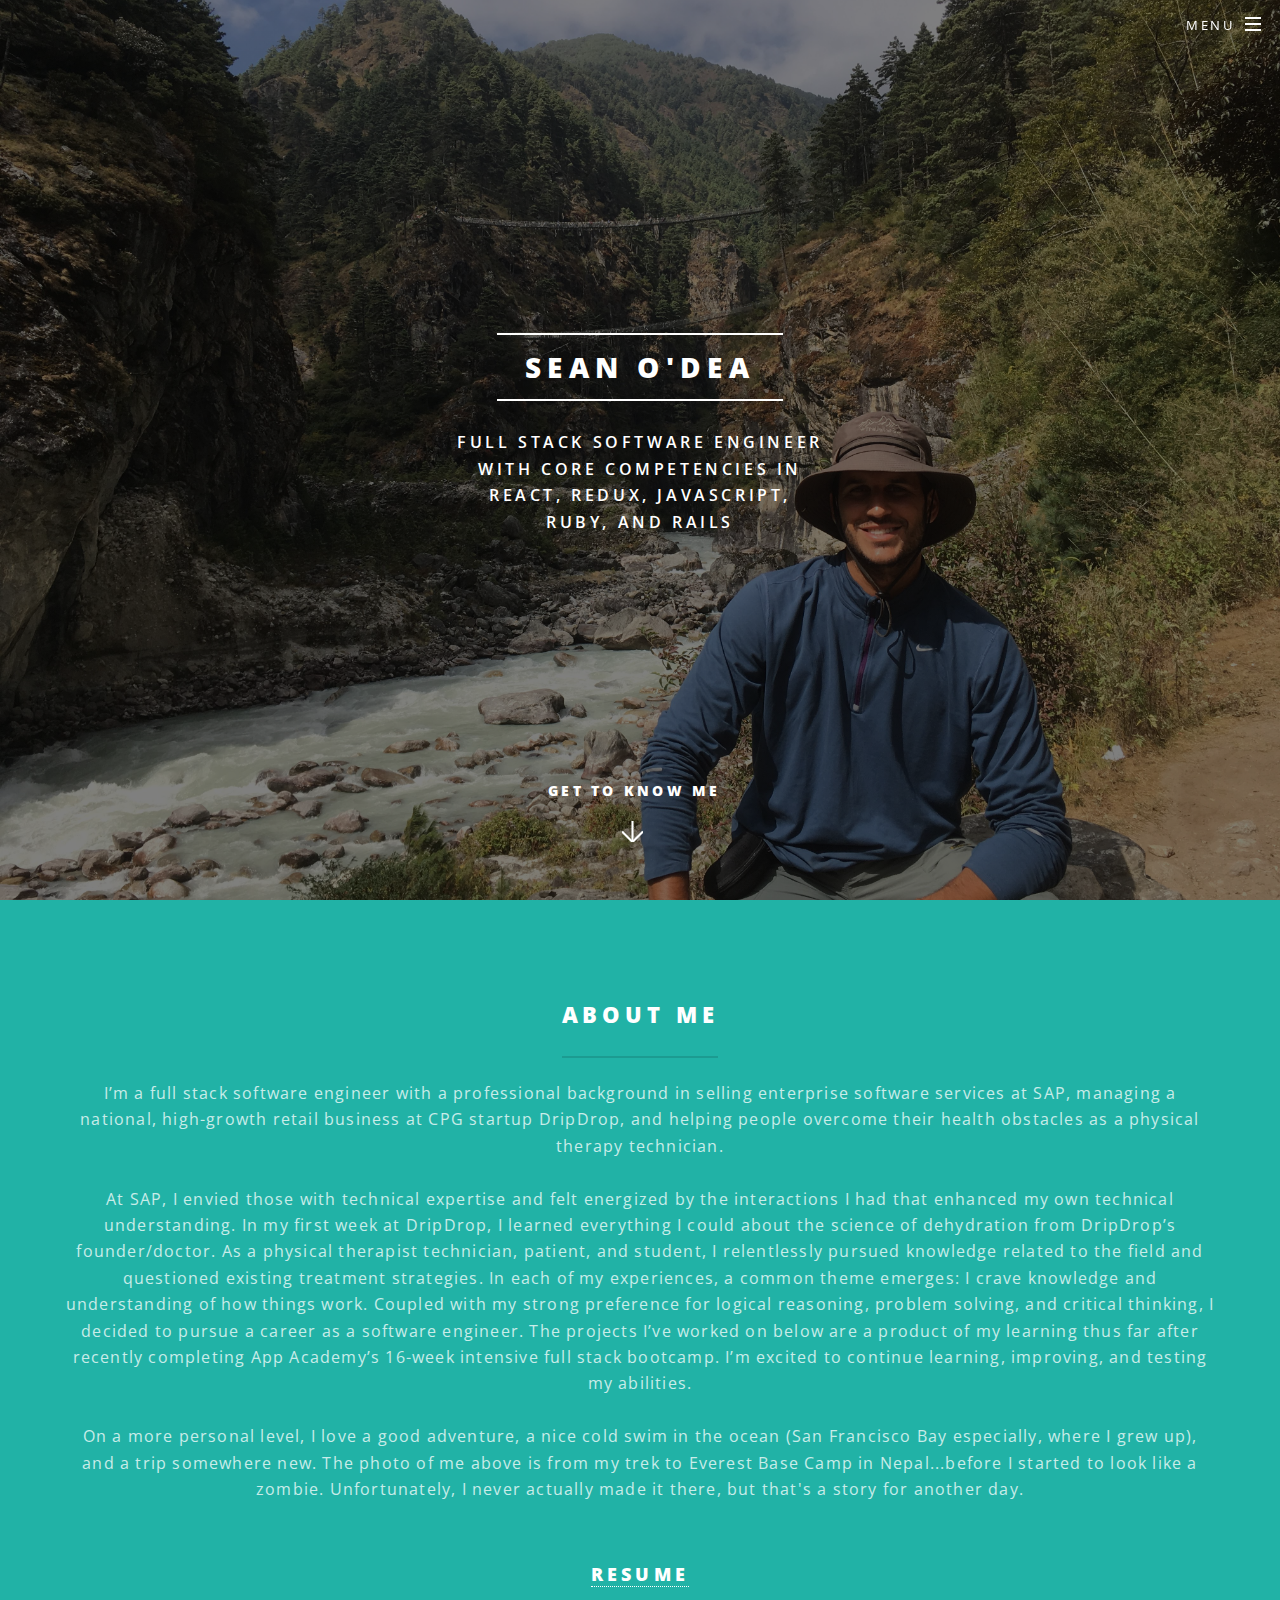
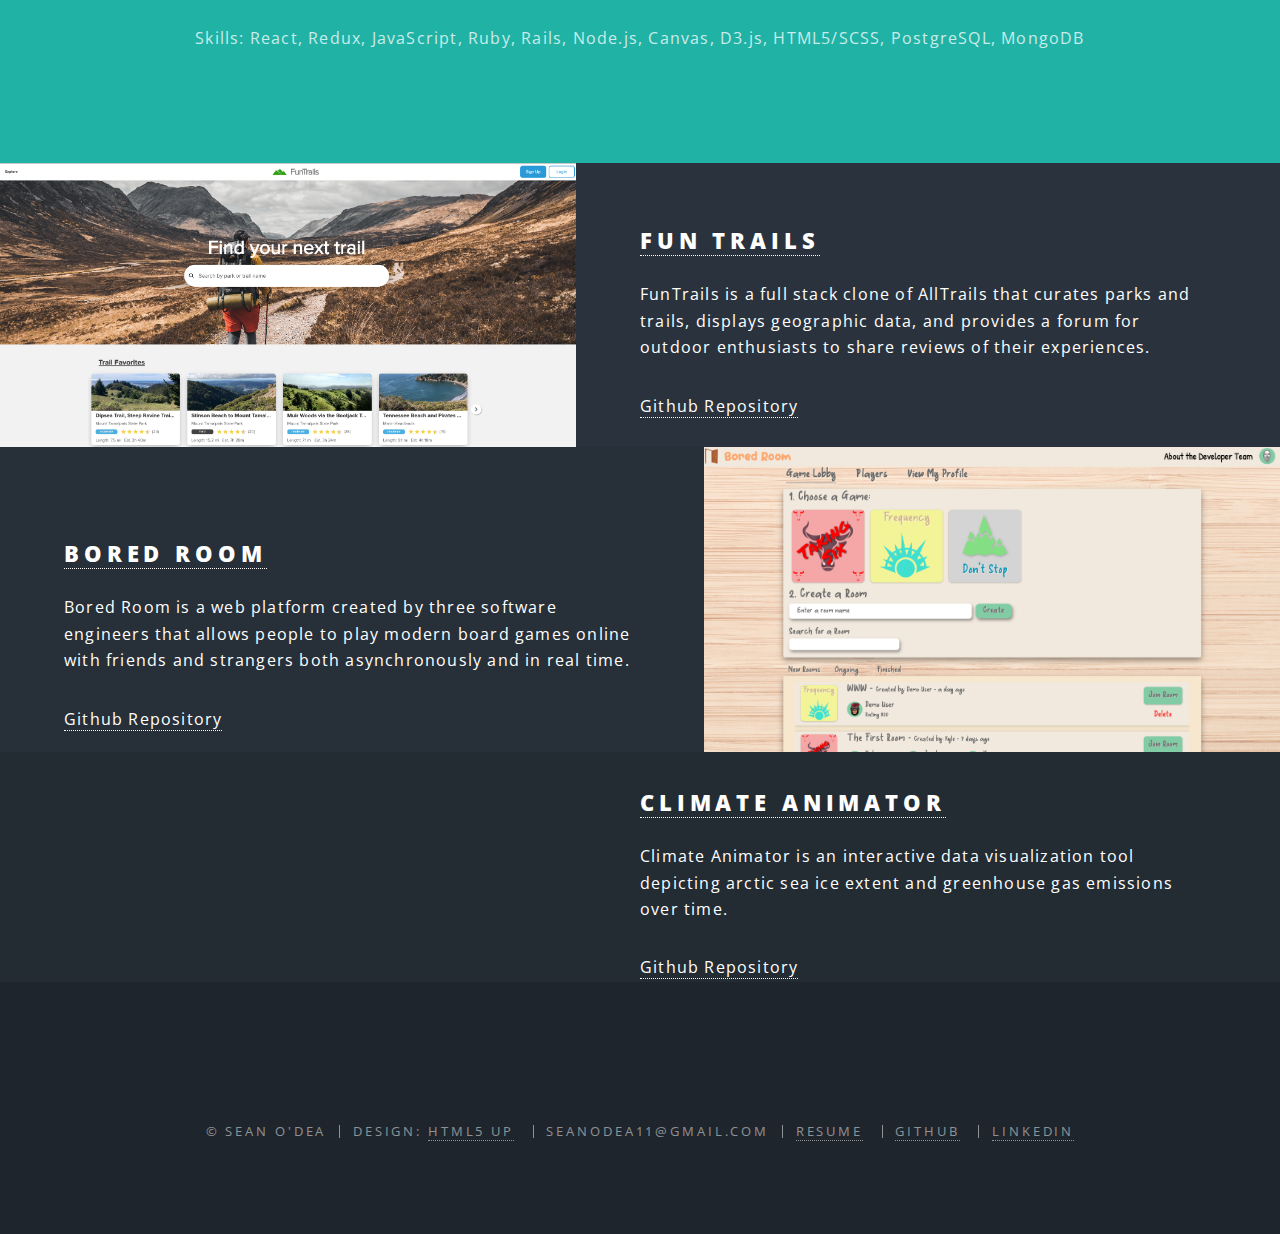
==== index.html @ 3e11a2c7 "back img darkened" ====
<!DOCTYPE HTML>
<!--
	Spectral by HTML5 UP
	html5up.net | @ajlkn
	Free for personal and commercial use under the CCA 3.0 license (html5up.net/license)
-->
<html>
	<head>
		<title>Sean O'Dea</title>
		<meta charset="utf-8" />
		<meta name="viewport" content="width=device-width, initial-scale=1, user-scalable=no" />
		<link rel="stylesheet" href="assets/css/main.css" />
		<noscript><link rel="stylesheet" href="assets/css/noscript.css" /></noscript>
	</head>
	<body class="landing is-preload">

		<!-- Page Wrapper -->
			<div id="page-wrapper">

				<!-- Header -->
					<header id="header" class="alt">
						<h1><a href="index.html">Sean O'Dea</a></h1>
						<nav id="nav">
							<ul>
								<li class="special">
									<a href="#menu" class="menuToggle"><span>Menu</span></a>
									<div id="menu">
										<ul>
											<li><a href="#banner" class="more scrolly">Home</a></li>
											<li><a href="#one" class="more scrolly">About Me</a></li>
											<li><a href="https://drive.google.com/file/d/1pP1QSfOCyJ8OzplDN4rzaSUPesPFWaLp/view?usp=sharing" target="_blank">Resume</a></li>
											<li><a href="https://github.com/sodea1" target="_blank">Github</a></li>
											<li><a href="https://www.linkedin.com/in/seanodea1/" target="_blank">LinkedIn</a></li>
											<li>seanodea11@gmail.com</li>
											<!-- <li><a href="generic.html">Generic</a></li>
											<li><a href="elements.html">Elements</a></li>
											<li><a href="#">Sign Up</a></li>
											<li><a href="#">Log In</a></li> -->
										</ul>
									</div>
								</li>
							</ul>
						</nav>
					</header>

				<!-- Banner -->
					<section id="banner">
						<div class="inner">
							<h2>Sean O'Dea</h2>
							<b><p>Full stack software engineer <br/> with core competencies in <br/>React, Redux, Javascript,<br/> Ruby, and Rails</p></b>
							<!-- <ul class="actions special">
								<li><a href="#" class="button primary">Activate</a></li>
							</ul> -->
						</div>
						<a href="#one" class="more scrolly" id="know-me">Get to know me</a>
					</section>

				<!-- One -->
					<section id="one" class="wrapper style1 special">
						<div class="inner">
							<header class="major">
								<h2 id="about-me">About Me</h2>
								<p>I’m a full stack software engineer with a professional background in selling enterprise software services at SAP,
								managing a national, high-growth retail business at CPG startup DripDrop, and helping people overcome their health
								obstacles as a physical therapy technician. <br/> <br />
								At SAP, I envied those with technical expertise and felt energized by the interactions I had that enhanced my own
								technical understanding. In my first week at DripDrop, I learned everything I could about the science of dehydration
								from DripDrop’s founder/doctor. As a physical therapist technician, patient, and student, I relentlessly pursued
								knowledge related to the field and questioned existing treatment strategies. In each of my experiences, a common theme emerges: I crave knowledge and understanding
								of how things work. Coupled with my strong preference for logical reasoning, problem solving, and critical thinking, I
								decided to pursue a career as a software engineer. The projects
								I’ve worked on below are a product of my learning thus far after recently completing App Academy’s 16-week intensive full stack bootcamp. I’m excited to continue learning, improving, and testing my
								abilities.<br /> <br />On a more personal level, I love a good adventure, a nice cold swim in the ocean (San Francisco Bay especially, where I grew up), and a trip somewhere new. The photo of me above is from my trek to Everest Base Camp in Nepal...before I started to look like a zombie. Unfortunately, I never actually made it there, but that's a story for another day.</p>
							</header>
							<div>
								<h3><a href="https://drive.google.com/file/d/1pP1QSfOCyJ8OzplDN4rzaSUPesPFWaLp/view?usp=sharing"
										target="_blank">Resume</a></h3>
							</div>
							<ul class="icons major">
								<!-- <li><span class="icon fa-gem major style1"><span class="label">Insert Github</span></span></li>
								<li><span class="icon fa-heart major style2"><span class="label">Insert LinkedIn</span></span></li>
								<li><span class="icon solid fa-code major style3"><span class="label">Insert (___)</span></span></li>
								<li><span class="icon solid major style3"><img src="/images/" height="50px" width="50px" /></span></li> -->
								<li>Skills: React, Redux, JavaScript, Ruby, Rails, Node.js, Canvas, D3.js, HTML5/SCSS, PostgreSQL, MongoDB</li>								
							</ul>
							
						</div>
					</section>

				<!-- Two -->
					<section id="two" class="wrapper alt style2">
						<section class="spotlight">
							<div class="image"><a href="https://fun-trails.herokuapp.com/"><img src="images/funtrails.png" alt="" /></a></div><div class="content">
								<h2><a href="https://fun-trails.herokuapp.com/" class="project-link">Fun Trails</a></h2>
								<p>FunTrails is a full stack clone of AllTrails that curates parks and trails, displays geographic data, and provides a
								forum for outdoor enthusiasts to share reviews of their experiences.</p>
								<a href="https://github.com/sodea1/FunTrails" target="_blank">Github Repository</a>
							</div>
						</section>
						<section class="spotlight">
							<div class="image"><a href="https://bored-room.herokuapp.com/"><img src="images/boredroom.png" alt="" /></a></div><div class="content">
								<h2><br />
								<a href="https://bored-room.herokuapp.com/" class="project-link">Bored Room</a></h2>
								<p>Bored Room is a web platform created by three software engineers that allows people to play modern board games online
								with friends and strangers both asynchronously and in real time.</p>
								<a href="https://github.com/KevinTungDHR/bored-room" target="_blank">Github Repository</a>
							</div>
						</section>
						<section class="spotlight">
							<div class="image"><a href="https://sodea1.github.io/climate_animator/"><img src="images/climate-animator.png" alt="" /></a></div><div class="content">
								<h2><a href="https://sodea1.github.io/climate_animator/" class="project-link">Climate Animator</a><br /></h2>
								<p>Climate Animator is an interactive data visualization tool depicting arctic sea ice extent and greenhouse gas emissions
								over time.</p>
								<a href="https://github.com/sodea1/climate_animator" target="_blank">Github Repository</a>
							</div>
						</section>
					</section>

				<!-- Three -->
					<!-- <section id="three" class="wrapper style3 special">
						<div class="inner">
							<header class="major">
								<h2>Accumsan mus tortor nunc aliquet</h2>
								<p>Aliquam ut ex ut augue consectetur interdum. Donec amet imperdiet eleifend<br />
								fringilla tincidunt. Nullam dui leo Aenean mi ligula, rhoncus ullamcorper.</p>
							</header>
							<ul class="features">
								<li class="icon fa-paper-plane">
									<h3>Arcu accumsan</h3>
									<p>Augue consectetur sed interdum imperdiet et ipsum. Mauris lorem tincidunt nullam amet leo Aenean ligula consequat consequat.</p>
								</li>
								<li class="icon solid fa-laptop">
									<h3>Ac Augue Eget</h3>
									<p>Augue consectetur sed interdum imperdiet et ipsum. Mauris lorem tincidunt nullam amet leo Aenean ligula consequat consequat.</p>
								</li>
								<li class="icon solid fa-code">
									<h3>Mus Scelerisque</h3>
									<p>Augue consectetur sed interdum imperdiet et ipsum. Mauris lorem tincidunt nullam amet leo Aenean ligula consequat consequat.</p>
								</li>
								<li class="icon solid fa-headphones-alt">
									<h3>Mauris Imperdiet</h3>
									<p>Augue consectetur sed interdum imperdiet et ipsum. Mauris lorem tincidunt nullam amet leo Aenean ligula consequat consequat.</p>
								</li>
								<li class="icon fa-heart">
									<h3>Aenean Primis</h3>
									<p>Augue consectetur sed interdum imperdiet et ipsum. Mauris lorem tincidunt nullam amet leo Aenean ligula consequat consequat.</p>
								</li>
								<li class="icon fa-flag">
									<h3>Tortor Ut</h3>
									<p>Augue consectetur sed interdum imperdiet et ipsum. Mauris lorem tincidunt nullam amet leo Aenean ligula consequat consequat.</p>
								</li>
							</ul>
						</div>
					</section> -->

				<!-- CTA -->
					<!-- <section id="cta" class="wrapper style4">
						<div class="inner">
							<header>
								<h2>Arcue ut vel commodo</h2>
								<p>Aliquam ut ex ut augue consectetur interdum endrerit imperdiet amet eleifend fringilla.</p>
							</header>
							<ul class="actions stacked">
								<li><a href="#" class="button fit primary">Activate</a></li>
								<li><a href="#" class="button fit">Learn More</a></li>
							</ul>
						</div>
					</section> -->

				<!-- Footer -->
					<footer id="footer">
						<ul class="icons">
							<!-- <li><a href="#" class="icon brands fa-twitter"><span class="label">Twitter</span></a></li>
							<li><a href="#" class="icon brands fa-facebook-f"><span class="label">Facebook</span></a></li>
							<li><a href="#" class="icon brands fa-instagram"><span class="label">Instagram</span></a></li>
							<li><a href="#" class="icon brands fa-dribbble"><span class="label">Dribbble</span></a></li>
							<li><a href="#" class="icon solid fa-envelope"><span class="label">Email</span></a></li> -->
						</ul>
						<ul class="copyright">
							<li>&copy; Sean O'Dea</li><li>Design: <a href="https://html5up.net/spectral" target="_blank">HTML5 UP</a></li>
							<li>seanodea11@gmail.com</li><li><a href="https://drive.google.com/file/d/1pP1QSfOCyJ8OzplDN4rzaSUPesPFWaLp/view?usp=sharing">Resume</a></li>
							<li><a href="https://github.com/sodea1" target="_blank">Github</a></li>
							<li><a href="https://www.linkedin.com/in/seanodea1/" target="_blank">LinkedIn</a></li>
						</ul>
					</footer>

			</div>

		<!-- Scripts -->
			<script src="assets/js/jquery.min.js"></script>
			<script src="assets/js/jquery.scrollex.min.js"></script>
			<script src="assets/js/jquery.scrolly.min.js"></script>
			<script src="assets/js/browser.min.js"></script>
			<script src="assets/js/breakpoints.min.js"></script>
			<script src="assets/js/util.js"></script>
			<script src="assets/js/main.js"></script>
			<script src="assets/js/custom.js"></script>
	</body>
</html>
---- assets/css/main.css ----
@import url(fontawesome-all.min.css);
@import url("https://fonts.googleapis.com/css?family=Open+Sans:400,400italic,600,600italic,800,800italic");

/*
	Spectral by HTML5 UP
	html5up.net | @ajlkn
	Free for personal and commercial use under the CCA 3.0 license (html5up.net/license)
*/

html, body, div, span, applet, object,
iframe, h1, h2, h3, h4, h5, h6, p, blockquote,
pre, a, abbr, acronym, address, big, cite,
code, del, dfn, em, img, ins, kbd, q, s, samp,
small, strike, strong, sub, sup, tt, var, b,
u, i, center, dl, dt, dd, ol, ul, li, fieldset,
form, label, legend, table, caption, tbody,
tfoot, thead, tr, th, td, article, aside,
canvas, details, embed, figure, figcaption,
footer, header, hgroup, menu, nav, output, ruby,
section, summary, time, mark, audio, video {
	margin: 0;
	padding: 0;
	border: 0;
	font-size: 100%;
	font: inherit;
	vertical-align: baseline;}

article, aside, details, figcaption, figure,
footer, header, hgroup, menu, nav, section {
	display: block;}

body {
	line-height: 1;
}

ol, ul {
	list-style: none;
}

blockquote, q {
	quotes: none;
}

	blockquote:before, blockquote:after, q:before, q:after {
		content: '';
		content: none;
	}

table {
	border-collapse: collapse;
	border-spacing: 0;
}

body {
	-webkit-text-size-adjust: none;
}

mark {
	background-color: transparent;
	color: inherit;
}

input::-moz-focus-inner {
	border: 0;
	padding: 0;
}

input, select, textarea {
	-moz-appearance: none;
	-webkit-appearance: none;
	-ms-appearance: none;
	appearance: none;
}

/* Basic */

	@-ms-viewport {
		width: device-width;
	}

	html {
		box-sizing: border-box;
	}

	*, *:before, *:after {
		box-sizing: inherit;
	}

	body {
		background: #2e3842;
	}

		body.is-preload *, body.is-preload *:before, body.is-preload *:after {
			-moz-animation: none !important;
			-webkit-animation: none !important;
			-ms-animation: none !important;
			animation: none !important;
			-moz-transition: none !important;
			-webkit-transition: none !important;
			-ms-transition: none !important;
			transition: none !important;
		}

	body, input, select, textarea {
		color: #fff;
		font-family: "Open Sans", Helvetica, sans-serif;
		font-size: 15pt;
		font-weight: 400;
		letter-spacing: 0.075em;
		line-height: 1.65em;
	}

		@media screen and (max-width: 1680px) {

			body, input, select, textarea {
				font-size: 13pt;
			}

		}

		@media screen and (max-width: 1280px) {

			body, input, select, textarea {
				font-size: 12pt;
			}

		}

		@media screen and (max-width: 736px) {

			body, input, select, textarea {
				font-size: 11pt;
				letter-spacing: 0.0375em;
			}

		}

	a {
		-moz-transition: color 0.2s ease, border-bottom-color 0.2s ease;
		-webkit-transition: color 0.2s ease, border-bottom-color 0.2s ease;
		-ms-transition: color 0.2s ease, border-bottom-color 0.2s ease;
		transition: color 0.2s ease, border-bottom-color 0.2s ease;
		border-bottom: dotted 1px;
		color: inherit;
		text-decoration: none;
	}

		a:hover {
			border-bottom-color: transparent;
		}

	strong, b {
		color: #fff;
		font-weight: 600;
	}

	em, i {
		font-style: italic;
	}

	p {
		margin: 0 0 2em 0;
	}

	h1, h2, h3, h4, h5, h6 {
		color: #fff;
		font-weight: 800;
		letter-spacing: 0.225em;
		line-height: 1em;
		margin: 0 0 1em 0;
		text-transform: uppercase;
	}

		h1 a, h2 a, h3 a, h4 a, h5 a, h6 a {
			color: inherit;
			text-decoration: none;
		}

	h2 {
		font-size: 1.35em;
		line-height: 1.75em;
	}

		@media screen and (max-width: 736px) {

			h2 {
				font-size: 1.1em;
				line-height: 1.65em;
			}

		}

	h3 {
		font-size: 1.15em;
		line-height: 1.75em;
	}

		@media screen and (max-width: 736px) {

			h3 {
				font-size: 1em;
				line-height: 1.65em;
			}

		}

	h4 {
		font-size: 1em;
		line-height: 1.5em;
	}

	h5 {
		font-size: 0.8em;
		line-height: 1.5em;
	}

	h6 {
		font-size: 0.7em;
		line-height: 1.5em;
	}

	sub {
		font-size: 0.8em;
		position: relative;
		top: 0.5em;
	}

	sup {
		font-size: 0.8em;
		position: relative;
		top: -0.5em;
	}

	hr {
		border: 0;
		border-bottom: solid 2px #fff;
		margin: 3em 0;
	}

		hr.major {
			margin: 4.5em 0;
		}

	blockquote {
		border-left: solid 4px #fff;
		font-style: italic;
		margin: 0 0 2em 0;
		padding: 0.5em 0 0.5em 2em;
	}

	code {
		background: rgba(144, 144, 144, 0.25);
		border-radius: 3px;
		font-family: "Courier New", monospace;
		font-size: 0.9em;
		letter-spacing: 0;
		margin: 0 0.25em;
		padding: 0.25em 0.65em;
	}

	pre {
		-webkit-overflow-scrolling: touch;
		font-family: "Courier New", monospace;
		font-size: 0.9em;
		margin: 0 0 2em 0;
	}

		pre code {
			display: block;
			line-height: 1.75em;
			padding: 1em 1.5em;
			overflow-x: auto;
		}

	.align-left {
		text-align: left;
	}

	.align-center {
		text-align: center;
	}

	.align-right {
		text-align: right;
	}

/* Row */

	.row {
		display: flex;
		flex-wrap: wrap;
		box-sizing: border-box;
		align-items: stretch;
	}

		.row > * {
			box-sizing: border-box;
		}

		.row.gtr-uniform > * > :last-child {
			margin-bottom: 0;
		}

		.row.aln-left {
			justify-content: flex-start;
		}

		.row.aln-center {
			justify-content: center;
		}

		.row.aln-right {
			justify-content: flex-end;
		}

		.row.aln-top {
			align-items: flex-start;
		}

		.row.aln-middle {
			align-items: center;
		}

		.row.aln-bottom {
			align-items: flex-end;
		}

		.row > .imp {
			order: -1;
		}

		.row > .col-1 {
			width: 8.33333%;
		}

		.row > .off-1 {
			margin-left: 8.33333%;
		}

		.row > .col-2 {
			width: 16.66667%;
		}

		.row > .off-2 {
			margin-left: 16.66667%;
		}

		.row > .col-3 {
			width: 25%;
		}

		.row > .off-3 {
			margin-left: 25%;
		}

		.row > .col-4 {
			width: 33.33333%;
		}

		.row > .off-4 {
			margin-left: 33.33333%;
		}

		.row > .col-5 {
			width: 41.66667%;
		}

		.row > .off-5 {
			margin-left: 41.66667%;
		}

		.row > .col-6 {
			width: 50%;
		}

		.row > .off-6 {
			margin-left: 50%;
		}

		.row > .col-7 {
			width: 58.33333%;
		}

		.row > .off-7 {
			margin-left: 58.33333%;
		}

		.row > .col-8 {
			width: 66.66667%;
		}

		.row > .off-8 {
			margin-left: 66.66667%;
		}

		.row > .col-9 {
			width: 75%;
		}

		.row > .off-9 {
			margin-left: 75%;
		}

		.row > .col-10 {
			width: 83.33333%;
		}

		.row > .off-10 {
			margin-left: 83.33333%;
		}

		.row > .col-11 {
			width: 91.66667%;
		}

		.row > .off-11 {
			margin-left: 91.66667%;
		}

		.row > .col-12 {
			width: 100%;
		}

		.row > .off-12 {
			margin-left: 100%;
		}

		.row.gtr-0 {
			margin-top: 0;
			margin-left: 0em;
		}

			.row.gtr-0 > * {
				padding: 0 0 0 0em;
			}

			.row.gtr-0.gtr-uniform {
				margin-top: 0em;
			}

				.row.gtr-0.gtr-uniform > * {
					padding-top: 0em;
				}

		.row.gtr-25 {
			margin-top: 0;
			margin-left: -0.375em;
		}

			.row.gtr-25 > * {
				padding: 0 0 0 0.375em;
			}

			.row.gtr-25.gtr-uniform {
				margin-top: -0.375em;
			}

				.row.gtr-25.gtr-uniform > * {
					padding-top: 0.375em;
				}

		.row.gtr-50 {
			margin-top: 0;
			margin-left: -0.75em;
		}

			.row.gtr-50 > * {
				padding: 0 0 0 0.75em;
			}

			.row.gtr-50.gtr-uniform {
				margin-top: -0.75em;
			}

				.row.gtr-50.gtr-uniform > * {
					padding-top: 0.75em;
				}

		.row {
			margin-top: 0;
			margin-left: -1.5em;
		}

			.row > * {
				padding: 0 0 0 1.5em;
			}

			.row.gtr-uniform {
				margin-top: -1.5em;
			}

				.row.gtr-uniform > * {
					padding-top: 1.5em;
				}

		.row.gtr-150 {
			margin-top: 0;
			margin-left: -2.25em;
		}

			.row.gtr-150 > * {
				padding: 0 0 0 2.25em;
			}

			.row.gtr-150.gtr-uniform {
				margin-top: -2.25em;
			}

				.row.gtr-150.gtr-uniform > * {
					padding-top: 2.25em;
				}

		.row.gtr-200 {
			margin-top: 0;
			margin-left: -3em;
		}

			.row.gtr-200 > * {
				padding: 0 0 0 3em;
			}

			.row.gtr-200.gtr-uniform {
				margin-top: -3em;
			}

				.row.gtr-200.gtr-uniform > * {
					padding-top: 3em;
				}

		@media screen and (max-width: 1680px) {

			.row {
				display: flex;
				flex-wrap: wrap;
				box-sizing: border-box;
				align-items: stretch;
			}

				.row > * {
					box-sizing: border-box;
				}

				.row.gtr-uniform > * > :last-child {
					margin-bottom: 0;
				}

				.row.aln-left {
					justify-content: flex-start;
				}

				.row.aln-center {
					justify-content: center;
				}

				.row.aln-right {
					justify-content: flex-end;
				}

				.row.aln-top {
					align-items: flex-start;
				}

				.row.aln-middle {
					align-items: center;
				}

				.row.aln-bottom {
					align-items: flex-end;
				}

				.row > .imp-xlarge {
					order: -1;
				}

				.row > .col-1-xlarge {
					width: 8.33333%;
				}

				.row > .off-1-xlarge {
					margin-left: 8.33333%;
				}

				.row > .col-2-xlarge {
					width: 16.66667%;
				}

				.row > .off-2-xlarge {
					margin-left: 16.66667%;
				}

				.row > .col-3-xlarge {
					width: 25%;
				}

				.row > .off-3-xlarge {
					margin-left: 25%;
				}

				.row > .col-4-xlarge {
					width: 33.33333%;
				}

				.row > .off-4-xlarge {
					margin-left: 33.33333%;
				}

				.row > .col-5-xlarge {
					width: 41.66667%;
				}

				.row > .off-5-xlarge {
					margin-left: 41.66667%;
				}

				.row > .col-6-xlarge {
					width: 50%;
				}

				.row > .off-6-xlarge {
					margin-left: 50%;
				}

				.row > .col-7-xlarge {
					width: 58.33333%;
				}

				.row > .off-7-xlarge {
					margin-left: 58.33333%;
				}

				.row > .col-8-xlarge {
					width: 66.66667%;
				}

				.row > .off-8-xlarge {
					margin-left: 66.66667%;
				}

				.row > .col-9-xlarge {
					width: 75%;
				}

				.row > .off-9-xlarge {
					margin-left: 75%;
				}

				.row > .col-10-xlarge {
					width: 83.33333%;
				}

				.row > .off-10-xlarge {
					margin-left: 83.33333%;
				}

				.row > .col-11-xlarge {
					width: 91.66667%;
				}

				.row > .off-11-xlarge {
					margin-left: 91.66667%;
				}

				.row > .col-12-xlarge {
					width: 100%;
				}

				.row > .off-12-xlarge {
					margin-left: 100%;
				}

				.row.gtr-0 {
					margin-top: 0;
					margin-left: 0em;
				}

					.row.gtr-0 > * {
						padding: 0 0 0 0em;
					}

					.row.gtr-0.gtr-uniform {
						margin-top: 0em;
					}

						.row.gtr-0.gtr-uniform > * {
							padding-top: 0em;
						}

				.row.gtr-25 {
					margin-top: 0;
					margin-left: -0.375em;
				}

					.row.gtr-25 > * {
						padding: 0 0 0 0.375em;
					}

					.row.gtr-25.gtr-uniform {
						margin-top: -0.375em;
					}

						.row.gtr-25.gtr-uniform > * {
							padding-top: 0.375em;
						}

				.row.gtr-50 {
					margin-top: 0;
					margin-left: -0.75em;
				}

					.row.gtr-50 > * {
						padding: 0 0 0 0.75em;
					}

					.row.gtr-50.gtr-uniform {
						margin-top: -0.75em;
					}

						.row.gtr-50.gtr-uniform > * {
							padding-top: 0.75em;
						}

				.row {
					margin-top: 0;
					margin-left: -1.5em;
				}

					.row > * {
						padding: 0 0 0 1.5em;
					}

					.row.gtr-uniform {
						margin-top: -1.5em;
					}

						.row.gtr-uniform > * {
							padding-top: 1.5em;
						}

				.row.gtr-150 {
					margin-top: 0;
					margin-left: -2.25em;
				}

					.row.gtr-150 > * {
						padding: 0 0 0 2.25em;
					}

					.row.gtr-150.gtr-uniform {
						margin-top: -2.25em;
					}

						.row.gtr-150.gtr-uniform > * {
							padding-top: 2.25em;
						}

				.row.gtr-200 {
					margin-top: 0;
					margin-left: -3em;
				}

					.row.gtr-200 > * {
						padding: 0 0 0 3em;
					}

					.row.gtr-200.gtr-uniform {
						margin-top: -3em;
					}

						.row.gtr-200.gtr-uniform > * {
							padding-top: 3em;
						}

		}

		@media screen and (max-width: 1280px) {

			.row {
				display: flex;
				flex-wrap: wrap;
				box-sizing: border-box;
				align-items: stretch;
			}

				.row > * {
					box-sizing: border-box;
				}

				.row.gtr-uniform > * > :last-child {
					margin-bottom: 0;
				}

				.row.aln-left {
					justify-content: flex-start;
				}

				.row.aln-center {
					justify-content: center;
				}

				.row.aln-right {
					justify-content: flex-end;
				}

				.row.aln-top {
					align-items: flex-start;
				}

				.row.aln-middle {
					align-items: center;
				}

				.row.aln-bottom {
					align-items: flex-end;
				}

				.row > .imp-large {
					order: -1;
				}

				.row > .col-1-large {
					width: 8.33333%;
				}

				.row > .off-1-large {
					margin-left: 8.33333%;
				}

				.row > .col-2-large {
					width: 16.66667%;
				}

				.row > .off-2-large {
					margin-left: 16.66667%;
				}

				.row > .col-3-large {
					width: 25%;
				}

				.row > .off-3-large {
					margin-left: 25%;
				}

				.row > .col-4-large {
					width: 33.33333%;
				}

				.row > .off-4-large {
					margin-left: 33.33333%;
				}

				.row > .col-5-large {
					width: 41.66667%;
				}

				.row > .off-5-large {
					margin-left: 41.66667%;
				}

				.row > .col-6-large {
					width: 50%;
				}

				.row > .off-6-large {
					margin-left: 50%;
				}

				.row > .col-7-large {
					width: 58.33333%;
				}

				.row > .off-7-large {
					margin-left: 58.33333%;
				}

				.row > .col-8-large {
					width: 66.66667%;
				}

				.row > .off-8-large {
					margin-left: 66.66667%;
				}

				.row > .col-9-large {
					width: 75%;
				}

				.row > .off-9-large {
					margin-left: 75%;
				}

				.row > .col-10-large {
					width: 83.33333%;
				}

				.row > .off-10-large {
					margin-left: 83.33333%;
				}

				.row > .col-11-large {
					width: 91.66667%;
				}

				.row > .off-11-large {
					margin-left: 91.66667%;
				}

				.row > .col-12-large {
					width: 100%;
				}

				.row > .off-12-large {
					margin-left: 100%;
				}

				.row.gtr-0 {
					margin-top: 0;
					margin-left: 0em;
				}

					.row.gtr-0 > * {
						padding: 0 0 0 0em;
					}

					.row.gtr-0.gtr-uniform {
						margin-top: 0em;
					}

						.row.gtr-0.gtr-uniform > * {
							padding-top: 0em;
						}

				.row.gtr-25 {
					margin-top: 0;
					margin-left: -0.375em;
				}

					.row.gtr-25 > * {
						padding: 0 0 0 0.375em;
					}

					.row.gtr-25.gtr-uniform {
						margin-top: -0.375em;
					}

						.row.gtr-25.gtr-uniform > * {
							padding-top: 0.375em;
						}

				.row.gtr-50 {
					margin-top: 0;
					margin-left: -0.75em;
				}

					.row.gtr-50 > * {
						padding: 0 0 0 0.75em;
					}

					.row.gtr-50.gtr-uniform {
						margin-top: -0.75em;
					}

						.row.gtr-50.gtr-uniform > * {
							padding-top: 0.75em;
						}

				.row {
					margin-top: 0;
					margin-left: -1.5em;
				}

					.row > * {
						padding: 0 0 0 1.5em;
					}

					.row.gtr-uniform {
						margin-top: -1.5em;
					}

						.row.gtr-uniform > * {
							padding-top: 1.5em;
						}

				.row.gtr-150 {
					margin-top: 0;
					margin-left: -2.25em;
				}

					.row.gtr-150 > * {
						padding: 0 0 0 2.25em;
					}

					.row.gtr-150.gtr-uniform {
						margin-top: -2.25em;
					}

						.row.gtr-150.gtr-uniform > * {
							padding-top: 2.25em;
						}

				.row.gtr-200 {
					margin-top: 0;
					margin-left: -3em;
				}

					.row.gtr-200 > * {
						padding: 0 0 0 3em;
					}

					.row.gtr-200.gtr-uniform {
						margin-top: -3em;
					}

						.row.gtr-200.gtr-uniform > * {
							padding-top: 3em;
						}

		}

		@media screen and (max-width: 980px) {

			.row {
				display: flex;
				flex-wrap: wrap;
				box-sizing: border-box;
				align-items: stretch;
			}

				.row > * {
					box-sizing: border-box;
				}

				.row.gtr-uniform > * > :last-child {
					margin-bottom: 0;
				}

				.row.aln-left {
					justify-content: flex-start;
				}

				.row.aln-center {
					justify-content: center;
				}

				.row.aln-right {
					justify-content: flex-end;
				}

				.row.aln-top {
					align-items: flex-start;
				}

				.row.aln-middle {
					align-items: center;
				}

				.row.aln-bottom {
					align-items: flex-end;
				}

				.row > .imp-medium {
					order: -1;
				}

				.row > .col-1-medium {
					width: 8.33333%;
				}

				.row > .off-1-medium {
					margin-left: 8.33333%;
				}

				.row > .col-2-medium {
					width: 16.66667%;
				}

				.row > .off-2-medium {
					margin-left: 16.66667%;
				}

				.row > .col-3-medium {
					width: 25%;
				}

				.row > .off-3-medium {
					margin-left: 25%;
				}

				.row > .col-4-medium {
					width: 33.33333%;
				}

				.row > .off-4-medium {
					margin-left: 33.33333%;
				}

				.row > .col-5-medium {
					width: 41.66667%;
				}

				.row > .off-5-medium {
					margin-left: 41.66667%;
				}

				.row > .col-6-medium {
					width: 50%;
				}

				.row > .off-6-medium {
					margin-left: 50%;
				}

				.row > .col-7-medium {
					width: 58.33333%;
				}

				.row > .off-7-medium {
					margin-left: 58.33333%;
				}

				.row > .col-8-medium {
					width: 66.66667%;
				}

				.row > .off-8-medium {
					margin-left: 66.66667%;
				}

				.row > .col-9-medium {
					width: 75%;
				}

				.row > .off-9-medium {
					margin-left: 75%;
				}

				.row > .col-10-medium {
					width: 83.33333%;
				}

				.row > .off-10-medium {
					margin-left: 83.33333%;
				}

				.row > .col-11-medium {
					width: 91.66667%;
				}

				.row > .off-11-medium {
					margin-left: 91.66667%;
				}

				.row > .col-12-medium {
					width: 100%;
				}

				.row > .off-12-medium {
					margin-left: 100%;
				}

				.row.gtr-0 {
					margin-top: 0;
					margin-left: 0em;
				}

					.row.gtr-0 > * {
						padding: 0 0 0 0em;
					}

					.row.gtr-0.gtr-uniform {
						margin-top: 0em;
					}

						.row.gtr-0.gtr-uniform > * {
							padding-top: 0em;
						}

				.row.gtr-25 {
					margin-top: 0;
					margin-left: -0.375em;
				}

					.row.gtr-25 > * {
						padding: 0 0 0 0.375em;
					}

					.row.gtr-25.gtr-uniform {
						margin-top: -0.375em;
					}

						.row.gtr-25.gtr-uniform > * {
							padding-top: 0.375em;
						}

				.row.gtr-50 {
					margin-top: 0;
					margin-left: -0.75em;
				}

					.row.gtr-50 > * {
						padding: 0 0 0 0.75em;
					}

					.row.gtr-50.gtr-uniform {
						margin-top: -0.75em;
					}

						.row.gtr-50.gtr-uniform > * {
							padding-top: 0.75em;
						}

				.row {
					margin-top: 0;
					margin-left: -1.5em;
				}

					.row > * {
						padding: 0 0 0 1.5em;
					}

					.row.gtr-uniform {
						margin-top: -1.5em;
					}

						.row.gtr-uniform > * {
							padding-top: 1.5em;
						}

				.row.gtr-150 {
					margin-top: 0;
					margin-left: -2.25em;
				}

					.row.gtr-150 > * {
						padding: 0 0 0 2.25em;
					}

					.row.gtr-150.gtr-uniform {
						margin-top: -2.25em;
					}

						.row.gtr-150.gtr-uniform > * {
							padding-top: 2.25em;
						}

				.row.gtr-200 {
					margin-top: 0;
					margin-left: -3em;
				}

					.row.gtr-200 > * {
						padding: 0 0 0 3em;
					}

					.row.gtr-200.gtr-uniform {
						margin-top: -3em;
					}

						.row.gtr-200.gtr-uniform > * {
							padding-top: 3em;
						}

		}

		@media screen and (max-width: 736px) {

			.row {
				display: flex;
				flex-wrap: wrap;
				box-sizing: border-box;
				align-items: stretch;
			}

				.row > * {
					box-sizing: border-box;
				}

				.row.gtr-uniform > * > :last-child {
					margin-bottom: 0;
				}

				.row.aln-left {
					justify-content: flex-start;
				}

				.row.aln-center {
					justify-content: center;
				}

				.row.aln-right {
					justify-content: flex-end;
				}

				.row.aln-top {
					align-items: flex-start;
				}

				.row.aln-middle {
					align-items: center;
				}

				.row.aln-bottom {
					align-items: flex-end;
				}

				.row > .imp-small {
					order: -1;
				}

				.row > .col-1-small {
					width: 8.33333%;
				}

				.row > .off-1-small {
					margin-left: 8.33333%;
				}

				.row > .col-2-small {
					width: 16.66667%;
				}

				.row > .off-2-small {
					margin-left: 16.66667%;
				}

				.row > .col-3-small {
					width: 25%;
				}

				.row > .off-3-small {
					margin-left: 25%;
				}

				.row > .col-4-small {
					width: 33.33333%;
				}

				.row > .off-4-small {
					margin-left: 33.33333%;
				}

				.row > .col-5-small {
					width: 41.66667%;
				}

				.row > .off-5-small {
					margin-left: 41.66667%;
				}

				.row > .col-6-small {
					width: 50%;
				}

				.row > .off-6-small {
					margin-left: 50%;
				}

				.row > .col-7-small {
					width: 58.33333%;
				}

				.row > .off-7-small {
					margin-left: 58.33333%;
				}

				.row > .col-8-small {
					width: 66.66667%;
				}

				.row > .off-8-small {
					margin-left: 66.66667%;
				}

				.row > .col-9-small {
					width: 75%;
				}

				.row > .off-9-small {
					margin-left: 75%;
				}

				.row > .col-10-small {
					width: 83.33333%;
				}

				.row > .off-10-small {
					margin-left: 83.33333%;
				}

				.row > .col-11-small {
					width: 91.66667%;
				}

				.row > .off-11-small {
					margin-left: 91.66667%;
				}

				.row > .col-12-small {
					width: 100%;
				}

				.row > .off-12-small {
					margin-left: 100%;
				}

				.row.gtr-0 {
					margin-top: 0;
					margin-left: 0em;
				}

					.row.gtr-0 > * {
						padding: 0 0 0 0em;
					}

					.row.gtr-0.gtr-uniform {
						margin-top: 0em;
					}

						.row.gtr-0.gtr-uniform > * {
							padding-top: 0em;
						}

				.row.gtr-25 {
					margin-top: 0;
					margin-left: -0.375em;
				}

					.row.gtr-25 > * {
						padding: 0 0 0 0.375em;
					}

					.row.gtr-25.gtr-uniform {
						margin-top: -0.375em;
					}

						.row.gtr-25.gtr-uniform > * {
							padding-top: 0.375em;
						}

				.row.gtr-50 {
					margin-top: 0;
					margin-left: -0.75em;
				}

					.row.gtr-50 > * {
						padding: 0 0 0 0.75em;
					}

					.row.gtr-50.gtr-uniform {
						margin-top: -0.75em;
					}

						.row.gtr-50.gtr-uniform > * {
							padding-top: 0.75em;
						}

				.row {
					margin-top: 0;
					margin-left: -1.5em;
				}

					.row > * {
						padding: 0 0 0 1.5em;
					}

					.row.gtr-uniform {
						margin-top: -1.5em;
					}

						.row.gtr-uniform > * {
							padding-top: 1.5em;
						}

				.row.gtr-150 {
					margin-top: 0;
					margin-left: -2.25em;
				}

					.row.gtr-150 > * {
						padding: 0 0 0 2.25em;
					}

					.row.gtr-150.gtr-uniform {
						margin-top: -2.25em;
					}

						.row.gtr-150.gtr-uniform > * {
							padding-top: 2.25em;
						}

				.row.gtr-200 {
					margin-top: 0;
					margin-left: -3em;
				}

					.row.gtr-200 > * {
						padding: 0 0 0 3em;
					}

					.row.gtr-200.gtr-uniform {
						margin-top: -3em;
					}

						.row.gtr-200.gtr-uniform > * {
							padding-top: 3em;
						}

		}

		@media screen and (max-width: 480px) {

			.row {
				display: flex;
				flex-wrap: wrap;
				box-sizing: border-box;
				align-items: stretch;
			}

				.row > * {
					box-sizing: border-box;
				}

				.row.gtr-uniform > * > :last-child {
					margin-bottom: 0;
				}

				.row.aln-left {
					justify-content: flex-start;
				}

				.row.aln-center {
					justify-content: center;
				}

				.row.aln-right {
					justify-content: flex-end;
				}

				.row.aln-top {
					align-items: flex-start;
				}

				.row.aln-middle {
					align-items: center;
				}

				.row.aln-bottom {
					align-items: flex-end;
				}

				.row > .imp-xsmall {
					order: -1;
				}

				.row > .col-1-xsmall {
					width: 8.33333%;
				}

				.row > .off-1-xsmall {
					margin-left: 8.33333%;
				}

				.row > .col-2-xsmall {
					width: 16.66667%;
				}

				.row > .off-2-xsmall {
					margin-left: 16.66667%;
				}

				.row > .col-3-xsmall {
					width: 25%;
				}

				.row > .off-3-xsmall {
					margin-left: 25%;
				}

				.row > .col-4-xsmall {
					width: 33.33333%;
				}

				.row > .off-4-xsmall {
					margin-left: 33.33333%;
				}

				.row > .col-5-xsmall {
					width: 41.66667%;
				}

				.row > .off-5-xsmall {
					margin-left: 41.66667%;
				}

				.row > .col-6-xsmall {
					width: 50%;
				}

				.row > .off-6-xsmall {
					margin-left: 50%;
				}

				.row > .col-7-xsmall {
					width: 58.33333%;
				}

				.row > .off-7-xsmall {
					margin-left: 58.33333%;
				}

				.row > .col-8-xsmall {
					width: 66.66667%;
				}

				.row > .off-8-xsmall {
					margin-left: 66.66667%;
				}

				.row > .col-9-xsmall {
					width: 75%;
				}

				.row > .off-9-xsmall {
					margin-left: 75%;
				}

				.row > .col-10-xsmall {
					width: 83.33333%;
				}

				.row > .off-10-xsmall {
					margin-left: 83.33333%;
				}

				.row > .col-11-xsmall {
					width: 91.66667%;
				}

				.row > .off-11-xsmall {
					margin-left: 91.66667%;
				}

				.row > .col-12-xsmall {
					width: 100%;
				}

				.row > .off-12-xsmall {
					margin-left: 100%;
				}

				.row.gtr-0 {
					margin-top: 0;
					margin-left: 0em;
				}

					.row.gtr-0 > * {
						padding: 0 0 0 0em;
					}

					.row.gtr-0.gtr-uniform {
						margin-top: 0em;
					}

						.row.gtr-0.gtr-uniform > * {
							padding-top: 0em;
						}

				.row.gtr-25 {
					margin-top: 0;
					margin-left: -0.375em;
				}

					.row.gtr-25 > * {
						padding: 0 0 0 0.375em;
					}

					.row.gtr-25.gtr-uniform {
						margin-top: -0.375em;
					}

						.row.gtr-25.gtr-uniform > * {
							padding-top: 0.375em;
						}

				.row.gtr-50 {
					margin-top: 0;
					margin-left: -0.75em;
				}

					.row.gtr-50 > * {
						padding: 0 0 0 0.75em;
					}

					.row.gtr-50.gtr-uniform {
						margin-top: -0.75em;
					}

						.row.gtr-50.gtr-uniform > * {
							padding-top: 0.75em;
						}

				.row {
					margin-top: 0;
					margin-left: -1.5em;
				}

					.row > * {
						padding: 0 0 0 1.5em;
					}

					.row.gtr-uniform {
						margin-top: -1.5em;
					}

						.row.gtr-uniform > * {
							padding-top: 1.5em;
						}

				.row.gtr-150 {
					margin-top: 0;
					margin-left: -2.25em;
				}

					.row.gtr-150 > * {
						padding: 0 0 0 2.25em;
					}

					.row.gtr-150.gtr-uniform {
						margin-top: -2.25em;
					}

						.row.gtr-150.gtr-uniform > * {
							padding-top: 2.25em;
						}

				.row.gtr-200 {
					margin-top: 0;
					margin-left: -3em;
				}

					.row.gtr-200 > * {
						padding: 0 0 0 3em;
					}

					.row.gtr-200.gtr-uniform {
						margin-top: -3em;
					}

						.row.gtr-200.gtr-uniform > * {
							padding-top: 3em;
						}

		}

/* Section/Article */

	section.special, article.special {
		text-align: center;
	}

	header p {
		color: rgba(255, 255, 255, 0.5);
		position: relative;
		top: -0.25em;
	}

	header h3 + p {
		font-size: 1.1em;
	}

	header h4 + p,
	header h5 + p,
	header h6 + p {
		font-size: 0.9em;
	}

	header.major {
		margin: 0 0 3.5em 0;
	}

		header.major h2, header.major h3, header.major h4, header.major h5, header.major h6 {
			border-bottom: solid 2px #fff;
			display: inline-block;
			padding-bottom: 1em;
			position: relative;
		}

			header.major h2:after, header.major h3:after, header.major h4:after, header.major h5:after, header.major h6:after {
				content: '';
				display: block;
				height: 1px;
			}

		header.major p {
			color: #fff;
			top: 0;
		}

		@media screen and (max-width: 736px) {

			header.major {
				margin: 0 0 2em 0;
			}

		}

	@media screen and (max-width: 980px) {

		header br {
			display: none;
		}

	}

/* Form */

	form {
		margin: 0 0 2em 0;
	}

	label {
		color: #fff;
		display: block;
		font-size: 0.9em;
		font-weight: 600;
		margin: 0 0 1em 0;
	}

	input[type="text"],
	input[type="password"],
	input[type="email"],
	select,
	textarea {
		-moz-appearance: none;
		-webkit-appearance: none;
		-ms-appearance: none;
		appearance: none;
		background-color: rgba(144, 144, 144, 0.25);
		border-radius: 3px;
		border: none;
		color: inherit;
		display: block;
		outline: 0;
		padding: 0 1em;
		text-decoration: none;
		width: 100%;
	}

		input[type="text"]:invalid,
		input[type="password"]:invalid,
		input[type="email"]:invalid,
		select:invalid,
		textarea:invalid {
			box-shadow: none;
		}

		input[type="text"]:focus,
		input[type="password"]:focus,
		input[type="email"]:focus,
		select:focus,
		textarea:focus {
			box-shadow: 0 0 0 2px #21b2a6;
		}

	select {
		background-size: 1.25em;
		background-repeat: no-repeat;
		background-position: calc(100% - 1em) center;
		height: 2.75em;
		padding-right: 2.75em;
		text-overflow: ellipsis;
	}

		select:focus::-ms-value {
			background-color: transparent;
		}

		select::-ms-expand {
			display: none;
		}

	input[type="text"],
	input[type="password"],
	input[type="email"],
	select {
		height: 2.75em;
	}

	textarea {
		padding: 0.75em 1em;
	}

	input[type="checkbox"],
	input[type="radio"] {
		-moz-appearance: none;
		-webkit-appearance: none;
		-ms-appearance: none;
		appearance: none;
		display: block;
		float: left;
		margin-right: -2em;
		opacity: 0;
		width: 1em;
		z-index: -1;
	}

		input[type="checkbox"] + label,
		input[type="radio"] + label {
			text-decoration: none;
			color: #fff;
			cursor: pointer;
			display: inline-block;
			font-size: 1em;
			font-weight: 400;
			padding-left: 2.4em;
			padding-right: 0.75em;
			position: relative;
		}

			input[type="checkbox"] + label:before,
			input[type="radio"] + label:before {
				-moz-osx-font-smoothing: grayscale;
				-webkit-font-smoothing: antialiased;
				display: inline-block;
				font-style: normal;
				font-variant: normal;
				text-rendering: auto;
				line-height: 1;
				text-transform: none !important;
				font-family: 'Font Awesome 5 Free';
				font-weight: 900;
			}

			input[type="checkbox"] + label:before,
			input[type="radio"] + label:before {
				background: rgba(144, 144, 144, 0.25);
				border-radius: 3px;
				content: '';
				display: inline-block;
				font-size: 0.8em;
				height: 2.0625em;
				left: 0;
				line-height: 2.0625em;
				position: absolute;
				text-align: center;
				top: 0;
				width: 2.0625em;
			}

		input[type="checkbox"]:checked + label:before,
		input[type="radio"]:checked + label:before {
			background: #2e3842;
			color: #fff;
			content: '\f00c';
		}

		input[type="checkbox"]:focus + label:before,
		input[type="radio"]:focus + label:before {
			box-shadow: 0 0 0 2px #21b2a6;
		}

	input[type="checkbox"] + label:before {
		border-radius: 3px;
	}

	input[type="radio"] + label:before {
		border-radius: 100%;
	}

	::-webkit-input-placeholder {
		color: rgba(255, 255, 255, 0.5) !important;
		opacity: 1.0;
	}

	:-moz-placeholder {
		color: rgba(255, 255, 255, 0.5) !important;
		opacity: 1.0;
	}

	::-moz-placeholder {
		color: rgba(255, 255, 255, 0.5) !important;
		opacity: 1.0;
	}

	:-ms-input-placeholder {
		color: rgba(255, 255, 255, 0.5) !important;
		opacity: 1.0;
	}

/* Box */

	.box {
		border-radius: 3px;
		border: solid 2px #fff;
		margin-bottom: 2em;
		padding: 1.5em;
	}

		.box > :last-child,
		.box > :last-child > :last-child,
		.box > :last-child > :last-child > :last-child {
			margin-bottom: 0;
		}

		.box.alt {
			border: 0;
			border-radius: 0;
			padding: 0;
		}

/* Icon */

	.icon {
		text-decoration: none;
		border-bottom: none;
		position: relative;
	}

		.icon:before {
			-moz-osx-font-smoothing: grayscale;
			-webkit-font-smoothing: antialiased;
			display: inline-block;
			font-style: normal;
			font-variant: normal;
			text-rendering: auto;
			line-height: 1;
			text-transform: none !important;
			font-family: 'Font Awesome 5 Free';
			font-weight: 400;
		}

		.icon > .label {
			display: none;
		}

		.icon:before {
			line-height: inherit;
		}

		.icon.solid:before {
			font-weight: 900;
		}

		.icon.brands:before {
			font-family: 'Font Awesome 5 Brands';
		}

		.icon.major {
			-moz-transform: rotate(-45deg);
			-webkit-transform: rotate(-45deg);
			-ms-transform: rotate(-45deg);
			transform: rotate(-45deg);
			border-radius: 3px;
			border: solid 2px #fff;
			display: inline-block;
			font-size: 1.35em;
			height: calc(3em + 2px);
			line-height: 3em;
			text-align: center;
			width: calc(3em + 2px);
		}

			.icon.major:before {
				-moz-transform: rotate(45deg);
				-webkit-transform: rotate(45deg);
				-ms-transform: rotate(45deg);
				transform: rotate(45deg);
				display: inline-block;
				font-size: 1.5em;
			}

			@media screen and (max-width: 736px) {

				.icon.major {
					font-size: 1em;
				}

			}

		.icon.style1 {
			color: #00ffcc;
		}

		.icon.style2 {
			color: #00f0ff;
		}

		.icon.style3 {
			color: #76ddff;
		}

/* Image */

	.image {
		border-radius: 3px;
		border: 0;
		display: inline-block;
		position: relative;
	}

		.image img {
			border-radius: 3px;
			display: block;
		}

		.image.left {
			float: left;
			margin: 0 2em 2em 0;
			top: 0.25em;
		}

		.image.right {
			float: right;
			margin: 0 0 2em 2em;
			top: 0.25em;
		}

		.image.left, .image.right {
			max-width: 40%;
		}

			.image.left img, .image.right img {
				width: 100%;
			}

		.image.fit {
			display: block;
			margin: 0 0 2em 0;
			width: 100%;
		}

			.image.fit img {
				width: 100%;
			}

/* List */

	ol {
		list-style: decimal;
		margin: 0 0 2em 0;
		padding-left: 1.25em;
	}

		ol li {
			padding-left: 0.25em;
		}

	ul {
		list-style: disc;
		margin: 0 0 2em 0;
		padding-left: 1em;
	}

		ul li {
			padding-left: 0.5em;
		}

		ul.alt {
			list-style: none;
			padding-left: 0;
		}

			ul.alt li {
				border-top: solid 1px #fff;
				padding: 0.5em 0;
			}

				ul.alt li:first-child {
					border-top: 0;
					padding-top: 0;
				}

	dl {
		margin: 0 0 2em 0;
	}

/* Actions */

	ul.actions {
		display: -moz-flex;
		display: -webkit-flex;
		display: -ms-flex;
		display: flex;
		cursor: default;
		list-style: none;
		margin-left: -1em;
		padding-left: 0;
	}

		ul.actions li {
			padding: 0 0 0 1em;
			vertical-align: middle;
		}

		ul.actions.special {
			-moz-justify-content: center;
			-webkit-justify-content: center;
			-ms-justify-content: center;
			justify-content: center;
			width: 100%;
			margin-left: 0;
		}

			ul.actions.special li:first-child {
				padding-left: 0;
			}

		ul.actions.stacked {
			-moz-flex-direction: column;
			-webkit-flex-direction: column;
			-ms-flex-direction: column;
			flex-direction: column;
			margin-left: 0;
		}

			ul.actions.stacked li {
				padding: 1em 0 0 0;
			}

				ul.actions.stacked li:first-child {
					padding-top: 0;
				}

		ul.actions.fit {
			width: calc(100% + 1em);
		}

			ul.actions.fit li {
				-moz-flex-grow: 1;
				-webkit-flex-grow: 1;
				-ms-flex-grow: 1;
				flex-grow: 1;
				-moz-flex-shrink: 1;
				-webkit-flex-shrink: 1;
				-ms-flex-shrink: 1;
				flex-shrink: 1;
				width: 100%;
			}

				ul.actions.fit li > * {
					width: 100%;
				}

			ul.actions.fit.stacked {
				width: 100%;
			}

		@media screen and (max-width: 480px) {

			ul.actions:not(.fixed) {
				-moz-flex-direction: column;
				-webkit-flex-direction: column;
				-ms-flex-direction: column;
				flex-direction: column;
				margin-left: 0;
				width: 100% !important;
			}

				ul.actions:not(.fixed) li {
					-moz-flex-grow: 1;
					-webkit-flex-grow: 1;
					-ms-flex-grow: 1;
					flex-grow: 1;
					-moz-flex-shrink: 1;
					-webkit-flex-shrink: 1;
					-ms-flex-shrink: 1;
					flex-shrink: 1;
					padding: 1em 0 0 0;
					text-align: center;
					width: 100%;
				}

					ul.actions:not(.fixed) li > * {
						width: 100%;
					}

					ul.actions:not(.fixed) li:first-child {
						padding-top: 0;
					}

					ul.actions:not(.fixed) li input[type="submit"],
					ul.actions:not(.fixed) li input[type="reset"],
					ul.actions:not(.fixed) li input[type="button"],
					ul.actions:not(.fixed) li button,
					ul.actions:not(.fixed) li .button {
						width: 100%;
					}

						ul.actions:not(.fixed) li input[type="submit"].icon:before,
						ul.actions:not(.fixed) li input[type="reset"].icon:before,
						ul.actions:not(.fixed) li input[type="button"].icon:before,
						ul.actions:not(.fixed) li button.icon:before,
						ul.actions:not(.fixed) li .button.icon:before {
							margin-left: -0.5em;
						}

		}

/* Icons */

	ul.icons {
		cursor: default;
		list-style: none;
		padding-left: 0;
	}

		ul.icons li {
			display: inline-block;
			padding: 0 1em 0 0;
		}

			ul.icons li:last-child {
				padding-right: 0 !important;
			}

		ul.icons.major {
			padding: 1em 0;
		}

			ul.icons.major li {
				padding-right: 3.5em;
			}

				@media screen and (max-width: 736px) {

					ul.icons.major li {
						padding: 0 1em !important;
					}

				}

/* Table */

	.table-wrapper {
		-webkit-overflow-scrolling: touch;
		overflow-x: auto;
	}

	table {
		margin: 0 0 2em 0;
		width: 100%;
	}

		table tbody tr {
			border: solid 1px #fff;
			border-left: 0;
			border-right: 0;
		}

			table tbody tr:nth-child(2n + 1) {
				background-color: rgba(144, 144, 144, 0.25);
			}

		table td {
			padding: 0.75em 0.75em;
		}

		table th {
			color: #fff;
			font-size: 0.9em;
			font-weight: 600;
			padding: 0 0.75em 0.75em 0.75em;
			text-align: left;
		}

		table thead {
			border-bottom: solid 2px #fff;
		}

		table tfoot {
			border-top: solid 2px #fff;
		}

		table.alt {
			border-collapse: separate;
		}

			table.alt tbody tr td {
				border: solid 1px #fff;
				border-left-width: 0;
				border-top-width: 0;
			}

				table.alt tbody tr td:first-child {
					border-left-width: 1px;
				}

			table.alt tbody tr:first-child td {
				border-top-width: 1px;
			}

			table.alt thead {
				border-bottom: 0;
			}

			table.alt tfoot {
				border-top: 0;
			}

/* Button */

	input[type="submit"],
	input[type="reset"],
	input[type="button"],
	button,
	.button {
		-moz-appearance: none;
		-webkit-appearance: none;
		-ms-appearance: none;
		appearance: none;
		-moz-transition: background-color 0.2s ease-in-out, color 0.2s ease-in-out;
		-webkit-transition: background-color 0.2s ease-in-out, color 0.2s ease-in-out;
		-ms-transition: background-color 0.2s ease-in-out, color 0.2s ease-in-out;
		transition: background-color 0.2s ease-in-out, color 0.2s ease-in-out;
		background-color: transparent;
		border-radius: 3px;
		border: 0;
		box-shadow: inset 0 0 0 2px #fff;
		color: #fff;
		cursor: pointer;
		display: inline-block;
		font-size: 0.8em;
		font-weight: 600;
		height: 3.125em;
		letter-spacing: 0.225em;
		line-height: 3.125em;
		max-width: 30em;
		padding: 0 2.75em;
		text-align: center;
		text-decoration: none;
		text-transform: uppercase;
		white-space: nowrap;
		overflow: hidden;
		text-overflow: ellipsis;
	}

		input[type="submit"]:hover,
		input[type="reset"]:hover,
		input[type="button"]:hover,
		button:hover,
		.button:hover {
			background-color: rgba(144, 144, 144, 0.25);
		}

		input[type="submit"]:active,
		input[type="reset"]:active,
		input[type="button"]:active,
		button:active,
		.button:active {
			background-color: rgba(144, 144, 144, 0.5);
		}

		input[type="submit"].icon:before,
		input[type="reset"].icon:before,
		input[type="button"].icon:before,
		button.icon:before,
		.button.icon:before {
			margin-right: 0.5em;
		}

		input[type="submit"].fit,
		input[type="reset"].fit,
		input[type="button"].fit,
		button.fit,
		.button.fit {
			width: 100%;
		}

		input[type="submit"].small,
		input[type="reset"].small,
		input[type="button"].small,
		button.small,
		.button.small {
			font-size: 0.8em;
		}

		input[type="submit"].large,
		input[type="reset"].large,
		input[type="button"].large,
		button.large,
		.button.large {
			font-size: 1.35em;
		}

		input[type="submit"].primary,
		input[type="reset"].primary,
		input[type="button"].primary,
		button.primary,
		.button.primary {
			background-color: #ed4933;
			box-shadow: none !important;
			color: #ffffff !important;
		}

			input[type="submit"].primary:hover,
			input[type="reset"].primary:hover,
			input[type="button"].primary:hover,
			button.primary:hover,
			.button.primary:hover {
				background-color: #ef5e4a !important;
			}

			input[type="submit"].primary:active,
			input[type="reset"].primary:active,
			input[type="button"].primary:active,
			button.primary:active,
			.button.primary:active {
				background-color: #eb341c !important;
			}

		input[type="submit"].disabled, input[type="submit"]:disabled,
		input[type="reset"].disabled,
		input[type="reset"]:disabled,
		input[type="button"].disabled,
		input[type="button"]:disabled,
		button.disabled,
		button:disabled,
		.button.disabled,
		.button:disabled {
			pointer-events: none;
			opacity: 0.25;
		}

		@media screen and (max-width: 736px) {

			input[type="submit"],
			input[type="reset"],
			input[type="button"],
			button,
			.button {
				height: 3.75em;
				line-height: 3.75em;
			}

		}

/* Features */

	.features {
		display: -moz-flex;
		display: -webkit-flex;
		display: -ms-flex;
		display: flex;
		-moz-flex-wrap: wrap;
		-webkit-flex-wrap: wrap;
		-ms-flex-wrap: wrap;
		flex-wrap: wrap;
		-moz-justify-content: center;
		-webkit-justify-content: center;
		-ms-justify-content: center;
		justify-content: center;
		list-style: none;
		padding: 0;
		width: 100%;
	}

		.features li {
			padding: 4em 4em 2em 6em ;
			display: block;
			position: relative;
			text-align: left;
			width: 50%;
		}

			.features li:nth-child(1) {
				background-color: rgba(0, 0, 0, 0.035);
			}

			.features li:nth-child(2) {
				background-color: rgba(0, 0, 0, 0.07);
			}

			.features li:nth-child(3) {
				background-color: rgba(0, 0, 0, 0.105);
			}

			.features li:nth-child(4) {
				background-color: rgba(0, 0, 0, 0.14);
			}

			.features li:nth-child(5) {
				background-color: rgba(0, 0, 0, 0.175);
			}

			.features li:nth-child(6) {
				background-color: rgba(0, 0, 0, 0.21);
			}

			.features li:nth-child(7) {
				background-color: rgba(0, 0, 0, 0.245);
			}

			.features li:nth-child(8) {
				background-color: rgba(0, 0, 0, 0.28);
			}

			.features li:nth-child(9) {
				background-color: rgba(0, 0, 0, 0.315);
			}

			.features li:nth-child(10) {
				background-color: rgba(0, 0, 0, 0.35);
			}

			.features li:before {
				display: block;
				color: #00ffcc;
				position: absolute;
				left: 1.75em;
				top: 2.75em;
				font-size: 1.5em;
			}

			.features li:nth-child(1) {
				border-top-left-radius: 3px;
			}

			.features li:nth-child(2) {
				border-top-right-radius: 3px;
			}

			.features li:nth-last-child(1) {
				border-bottom-right-radius: 3px;
			}

			.features li:nth-last-child(2) {
				border-bottom-left-radius: 3px;
			}

			@media screen and (max-width: 980px) {

				.features li {
					padding: 3em 2em 1em 2em ;
					text-align: center;
				}

					.features li:before {
						left: 0;
						margin: 0 0 1em 0;
						position: relative;
						top: 0;
					}

			}

			@media screen and (max-width: 736px) {

				.features li {
					padding: 3em 0 1em 0 ;
					background-color: transparent !important;
					border-top: solid 2px #fff;
					width: 100%;
				}

					.features li:first-child {
						border-top: 0;
					}

			}

/* Spotlight */

	.spotlight {
		-moz-align-items: center;
		-webkit-align-items: center;
		-ms-align-items: center;
		align-items: center;
		display: -moz-flex;
		display: -webkit-flex;
		display: -ms-flex;
		display: flex;
	}

		.spotlight .image {
			-moz-order: 1;
			-webkit-order: 1;
			-ms-order: 1;
			order: 1;
			border-radius: 0;
			width: 40%;
		}

			.spotlight .image img {
				border-radius: 0;
				width: 100%;
			}

		.spotlight .content {
			padding: 2em 4em 0.1em 4em ;
			-moz-order: 2;
			-webkit-order: 2;
			-ms-order: 2;
			order: 2;
			max-width: 48em;
			width: 60%;
		}

		.spotlight:nth-child(2n) {
			-moz-flex-direction: row-reverse;
			-webkit-flex-direction: row-reverse;
			-ms-flex-direction: row-reverse;
			flex-direction: row-reverse;
		}

		.spotlight:nth-child(1) {
			background-color: rgba(0, 0, 0, 0.075);
		}

		.spotlight:nth-child(2) {
			background-color: rgba(0, 0, 0, 0.15);
		}

		.spotlight:nth-child(3) {
			background-color: rgba(0, 0, 0, 0.225);
		}

		.spotlight:nth-child(4) {
			background-color: rgba(0, 0, 0, 0.3);
		}

		.spotlight:nth-child(5) {
			background-color: rgba(0, 0, 0, 0.375);
		}

		.spotlight:nth-child(6) {
			background-color: rgba(0, 0, 0, 0.45);
		}

		.spotlight:nth-child(7) {
			background-color: rgba(0, 0, 0, 0.525);
		}

		.spotlight:nth-child(8) {
			background-color: rgba(0, 0, 0, 0.6);
		}

		.spotlight:nth-child(9) {
			background-color: rgba(0, 0, 0, 0.675);
		}

		.spotlight:nth-child(10) {
			background-color: rgba(0, 0, 0, 0.75);
		}

		@media screen and (max-width: 1280px) {

			.spotlight .image {
				width: 45%;
			}

			.spotlight .content {
				width: 55%;
			}

		}

		@media screen and (max-width: 980px) {

			.spotlight {
				display: block;
			}

				.spotlight br {
					display: none;
				}

				.spotlight .image {
					width: 100%;
				}

				.spotlight .content {
					padding: 4em 3em 2em 3em ;
					max-width: none;
					text-align: center;
					width: 100%;
				}

		}

		@media screen and (max-width: 736px) {

			.spotlight .content {
				padding: 3em 2em 1em 2em ;
			}

		}

/* Wrapper */

	.wrapper {
		padding: 6em 0 4em 0 ;
	}

		.wrapper > .inner {
			width: 60em;
			margin: 0 auto;
		}

			@media screen and (max-width: 1280px) {

				.wrapper > .inner {
					width: 90%;
				}

			}

			@media screen and (max-width: 980px) {

				.wrapper > .inner {
					width: 100%;
				}

			}

		.wrapper.alt {
			padding: 0;
		}

		.wrapper.style1 {
			background-color: #21b2a6;
			color: #c8ece9;
		}

			.wrapper.style1 strong, .wrapper.style1 b {
				color: #ffffff;
			}

			.wrapper.style1 h2, .wrapper.style1 h3, .wrapper.style1 h4, .wrapper.style1 h5, .wrapper.style1 h6 {
				color: #ffffff;
			}

			.wrapper.style1 hr {
				border-color: rgba(0, 0, 0, 0.125);
			}

			.wrapper.style1 blockquote {
				border-color: rgba(0, 0, 0, 0.125);
			}

			.wrapper.style1 code {
				background: rgba(255, 255, 255, 0.075);
			}

			.wrapper.style1 header p {
				color: #a6e0db;
			}

			.wrapper.style1 header.major h2, .wrapper.style1 header.major h3, .wrapper.style1 header.major h4, .wrapper.style1 header.major h5, .wrapper.style1 header.major h6 {
				border-color: rgba(0, 0, 0, 0.125);
			}

			.wrapper.style1 header.major p {
				color: #c8ece9;
			}

			.wrapper.style1 label {
				color: #ffffff;
			}

			.wrapper.style1 input[type="text"],
			.wrapper.style1 input[type="password"],
			.wrapper.style1 input[type="email"],
			.wrapper.style1 select,
			.wrapper.style1 textarea {
				background-color: rgba(255, 255, 255, 0.075);
			}

			.wrapper.style1 select {
				background-image: url("data:image/svg+xml;charset=utf8,%3Csvg xmlns='http://www.w3.org/2000/svg' width='40' height='40' preserveAspectRatio='none' viewBox='0 0 40 40'%3E%3Cpath d='M9.4,12.3l10.4,10.4l10.4-10.4c0.2-0.2,0.5-0.4,0.9-0.4c0.3,0,0.6,0.1,0.9,0.4l3.3,3.3c0.2,0.2,0.4,0.5,0.4,0.9 c0,0.4-0.1,0.6-0.4,0.9L20.7,31.9c-0.2,0.2-0.5,0.4-0.9,0.4c-0.3,0-0.6-0.1-0.9-0.4L4.3,17.3c-0.2-0.2-0.4-0.5-0.4-0.9 c0-0.4,0.1-0.6,0.4-0.9l3.3-3.3c0.2-0.2,0.5-0.4,0.9-0.4S9.1,12.1,9.4,12.3z' fill='rgba(0, 0, 0, 0.125)' /%3E%3C/svg%3E");
			}

				.wrapper.style1 select option {
					color: #ffffff;
					background: #21b2a6;
				}

			.wrapper.style1 input[type="checkbox"] + label,
			.wrapper.style1 input[type="radio"] + label {
				color: #c8ece9;
			}

				.wrapper.style1 input[type="checkbox"] + label:before,
				.wrapper.style1 input[type="radio"] + label:before {
					background: rgba(255, 255, 255, 0.075);
				}

			.wrapper.style1 input[type="checkbox"]:checked + label:before,
			.wrapper.style1 input[type="radio"]:checked + label:before {
				background: #ffffff;
				color: #21b2a6;
			}

			.wrapper.style1 ::-webkit-input-placeholder {
				color: #a6e0db !important;
			}

			.wrapper.style1 :-moz-placeholder {
				color: #a6e0db !important;
			}

			.wrapper.style1 ::-moz-placeholder {
				color: #a6e0db !important;
			}

			.wrapper.style1 :-ms-input-placeholder {
				color: #a6e0db !important;
			}

			.wrapper.style1 .formerize-placeholder {
				color: #a6e0db !important;
			}

			.wrapper.style1 .icon.major {
				border-color: rgba(0, 0, 0, 0.125);
			}

			.wrapper.style1 ul.alt li {
				border-color: rgba(0, 0, 0, 0.125);
			}

			.wrapper.style1 table tbody tr {
				border-color: rgba(0, 0, 0, 0.125);
			}

				.wrapper.style1 table tbody tr:nth-child(2n + 1) {
					background-color: rgba(255, 255, 255, 0.075);
				}

			.wrapper.style1 table th {
				color: #ffffff;
			}

			.wrapper.style1 table thead {
				border-color: rgba(0, 0, 0, 0.125);
			}

			.wrapper.style1 table tfoot {
				border-color: rgba(0, 0, 0, 0.125);
			}

			.wrapper.style1 table.alt tbody tr td {
				border-color: rgba(0, 0, 0, 0.125);
			}

			.wrapper.style1 input[type="submit"],
			.wrapper.style1 input[type="reset"],
			.wrapper.style1 input[type="button"],
			.wrapper.style1 button,
			.wrapper.style1 .button {
				box-shadow: inset 0 0 0 2px rgba(0, 0, 0, 0.125);
				color: #ffffff;
			}

				.wrapper.style1 input[type="submit"]:hover,
				.wrapper.style1 input[type="reset"]:hover,
				.wrapper.style1 input[type="button"]:hover,
				.wrapper.style1 button:hover,
				.wrapper.style1 .button:hover {
					background-color: rgba(255, 255, 255, 0.075);
				}

				.wrapper.style1 input[type="submit"]:active,
				.wrapper.style1 input[type="reset"]:active,
				.wrapper.style1 input[type="button"]:active,
				.wrapper.style1 button:active,
				.wrapper.style1 .button:active {
					background-color: rgba(255, 255, 255, 0.2);
				}

			@media screen and (max-width: 736px) {

				.wrapper.style1 .features li {
					border-top-color: rgba(0, 0, 0, 0.125);
				}

			}

		.wrapper.style2 {
			background-color: #2e3842;
		}

		.wrapper.style3 {
			background-color: #505393;
			color: #d3d4e4;
		}

			.wrapper.style3 strong, .wrapper.style3 b {
				color: #ffffff;
			}

			.wrapper.style3 h2, .wrapper.style3 h3, .wrapper.style3 h4, .wrapper.style3 h5, .wrapper.style3 h6 {
				color: #ffffff;
			}

			.wrapper.style3 hr {
				border-color: rgba(0, 0, 0, 0.125);
			}

			.wrapper.style3 blockquote {
				border-color: rgba(0, 0, 0, 0.125);
			}

			.wrapper.style3 code {
				background: rgba(255, 255, 255, 0.075);
			}

			.wrapper.style3 header p {
				color: #b9bad4;
			}

			.wrapper.style3 header.major h2, .wrapper.style3 header.major h3, .wrapper.style3 header.major h4, .wrapper.style3 header.major h5, .wrapper.style3 header.major h6 {
				border-color: rgba(0, 0, 0, 0.125);
			}

			.wrapper.style3 header.major p {
				color: #d3d4e4;
			}

			.wrapper.style3 label {
				color: #ffffff;
			}

			.wrapper.style3 input[type="text"],
			.wrapper.style3 input[type="password"],
			.wrapper.style3 input[type="email"],
			.wrapper.style3 select,
			.wrapper.style3 textarea {
				background-color: rgba(255, 255, 255, 0.075);
			}

			.wrapper.style3 select {
				background-image: url("data:image/svg+xml;charset=utf8,%3Csvg xmlns='http://www.w3.org/2000/svg' width='40' height='40' preserveAspectRatio='none' viewBox='0 0 40 40'%3E%3Cpath d='M9.4,12.3l10.4,10.4l10.4-10.4c0.2-0.2,0.5-0.4,0.9-0.4c0.3,0,0.6,0.1,0.9,0.4l3.3,3.3c0.2,0.2,0.4,0.5,0.4,0.9 c0,0.4-0.1,0.6-0.4,0.9L20.7,31.9c-0.2,0.2-0.5,0.4-0.9,0.4c-0.3,0-0.6-0.1-0.9-0.4L4.3,17.3c-0.2-0.2-0.4-0.5-0.4-0.9 c0-0.4,0.1-0.6,0.4-0.9l3.3-3.3c0.2-0.2,0.5-0.4,0.9-0.4S9.1,12.1,9.4,12.3z' fill='rgba(0, 0, 0, 0.125)' /%3E%3C/svg%3E");
			}

				.wrapper.style3 select option {
					color: #ffffff;
					background: #505393;
				}

			.wrapper.style3 input[type="checkbox"] + label,
			.wrapper.style3 input[type="radio"] + label {
				color: #d3d4e4;
			}

				.wrapper.style3 input[type="checkbox"] + label:before,
				.wrapper.style3 input[type="radio"] + label:before {
					background: rgba(255, 255, 255, 0.075);
				}

			.wrapper.style3 input[type="checkbox"]:checked + label:before,
			.wrapper.style3 input[type="radio"]:checked + label:before {
				background: #ffffff;
				color: #505393;
			}

			.wrapper.style3 ::-webkit-input-placeholder {
				color: #b9bad4 !important;
			}

			.wrapper.style3 :-moz-placeholder {
				color: #b9bad4 !important;
			}

			.wrapper.style3 ::-moz-placeholder {
				color: #b9bad4 !important;
			}

			.wrapper.style3 :-ms-input-placeholder {
				color: #b9bad4 !important;
			}

			.wrapper.style3 .formerize-placeholder {
				color: #b9bad4 !important;
			}

			.wrapper.style3 .icon.major {
				border-color: rgba(0, 0, 0, 0.125);
			}

			.wrapper.style3 ul.alt li {
				border-color: rgba(0, 0, 0, 0.125);
			}

			.wrapper.style3 table tbody tr {
				border-color: rgba(0, 0, 0, 0.125);
			}

				.wrapper.style3 table tbody tr:nth-child(2n + 1) {
					background-color: rgba(255, 255, 255, 0.075);
				}

			.wrapper.style3 table th {
				color: #ffffff;
			}

			.wrapper.style3 table thead {
				border-color: rgba(0, 0, 0, 0.125);
			}

			.wrapper.style3 table tfoot {
				border-color: rgba(0, 0, 0, 0.125);
			}

			.wrapper.style3 table.alt tbody tr td {
				border-color: rgba(0, 0, 0, 0.125);
			}

			.wrapper.style3 input[type="submit"],
			.wrapper.style3 input[type="reset"],
			.wrapper.style3 input[type="button"],
			.wrapper.style3 button,
			.wrapper.style3 .button {
				box-shadow: inset 0 0 0 2px rgba(0, 0, 0, 0.125);
				color: #ffffff;
			}

				.wrapper.style3 input[type="submit"]:hover,
				.wrapper.style3 input[type="reset"]:hover,
				.wrapper.style3 input[type="button"]:hover,
				.wrapper.style3 button:hover,
				.wrapper.style3 .button:hover {
					background-color: rgba(255, 255, 255, 0.075);
				}

				.wrapper.style3 input[type="submit"]:active,
				.wrapper.style3 input[type="reset"]:active,
				.wrapper.style3 input[type="button"]:active,
				.wrapper.style3 button:active,
				.wrapper.style3 .button:active {
					background-color: rgba(255, 255, 255, 0.2);
				}

			@media screen and (max-width: 736px) {

				.wrapper.style3 .features li {
					border-top-color: rgba(0, 0, 0, 0.125);
				}

			}

		.wrapper.style4 {
			background-color: transparent;
		}

		.wrapper.style5 {
			background-color: #ffffff;
			color: #4E4852;
		}

			.wrapper.style5 strong, .wrapper.style5 b {
				color: #2E3842;
			}

			.wrapper.style5 h2, .wrapper.style5 h3, .wrapper.style5 h4, .wrapper.style5 h5, .wrapper.style5 h6 {
				color: #2E3842;
			}

			.wrapper.style5 hr {
				border-color: #dfdfdf;
			}

			.wrapper.style5 blockquote {
				border-color: #dfdfdf;
			}

			.wrapper.style5 code {
				background: rgba(0, 0, 0, 0.0375);
			}

			.wrapper.style5 header p {
				color: #8E8892;
			}

			.wrapper.style5 header.major h2, .wrapper.style5 header.major h3, .wrapper.style5 header.major h4, .wrapper.style5 header.major h5, .wrapper.style5 header.major h6 {
				border-color: #dfdfdf;
			}

			.wrapper.style5 header.major p {
				color: #4E4852;
			}

			.wrapper.style5 label {
				color: #2E3842;
			}

			.wrapper.style5 input[type="text"],
			.wrapper.style5 input[type="password"],
			.wrapper.style5 input[type="email"],
			.wrapper.style5 select,
			.wrapper.style5 textarea {
				background-color: rgba(0, 0, 0, 0.0375);
			}

			.wrapper.style5 select {
				background-image: url("data:image/svg+xml;charset=utf8,%3Csvg xmlns='http://www.w3.org/2000/svg' width='40' height='40' preserveAspectRatio='none' viewBox='0 0 40 40'%3E%3Cpath d='M9.4,12.3l10.4,10.4l10.4-10.4c0.2-0.2,0.5-0.4,0.9-0.4c0.3,0,0.6,0.1,0.9,0.4l3.3,3.3c0.2,0.2,0.4,0.5,0.4,0.9 c0,0.4-0.1,0.6-0.4,0.9L20.7,31.9c-0.2,0.2-0.5,0.4-0.9,0.4c-0.3,0-0.6-0.1-0.9-0.4L4.3,17.3c-0.2-0.2-0.4-0.5-0.4-0.9 c0-0.4,0.1-0.6,0.4-0.9l3.3-3.3c0.2-0.2,0.5-0.4,0.9-0.4S9.1,12.1,9.4,12.3z' fill='%23dfdfdf' /%3E%3C/svg%3E");
			}

				.wrapper.style5 select option {
					color: #2E3842;
					background: #ffffff;
				}

			.wrapper.style5 input[type="checkbox"] + label,
			.wrapper.style5 input[type="radio"] + label {
				color: #4E4852;
			}

				.wrapper.style5 input[type="checkbox"] + label:before,
				.wrapper.style5 input[type="radio"] + label:before {
					background: rgba(0, 0, 0, 0.0375);
				}

			.wrapper.style5 input[type="checkbox"]:checked + label:before,
			.wrapper.style5 input[type="radio"]:checked + label:before {
				background: #2E3842;
				color: #ffffff;
			}

			.wrapper.style5 ::-webkit-input-placeholder {
				color: #8E8892 !important;
			}

			.wrapper.style5 :-moz-placeholder {
				color: #8E8892 !important;
			}

			.wrapper.style5 ::-moz-placeholder {
				color: #8E8892 !important;
			}

			.wrapper.style5 :-ms-input-placeholder {
				color: #8E8892 !important;
			}

			.wrapper.style5 .formerize-placeholder {
				color: #8E8892 !important;
			}

			.wrapper.style5 .icon.major {
				border-color: #dfdfdf;
			}

			.wrapper.style5 ul.alt li {
				border-color: #dfdfdf;
			}

			.wrapper.style5 table tbody tr {
				border-color: #dfdfdf;
			}

				.wrapper.style5 table tbody tr:nth-child(2n + 1) {
					background-color: rgba(0, 0, 0, 0.0375);
				}

			.wrapper.style5 table th {
				color: #2E3842;
			}

			.wrapper.style5 table thead {
				border-color: #dfdfdf;
			}

			.wrapper.style5 table tfoot {
				border-color: #dfdfdf;
			}

			.wrapper.style5 table.alt tbody tr td {
				border-color: #dfdfdf;
			}

			.wrapper.style5 input[type="submit"],
			.wrapper.style5 input[type="reset"],
			.wrapper.style5 input[type="button"],
			.wrapper.style5 button,
			.wrapper.style5 .button {
				box-shadow: inset 0 0 0 2px #dfdfdf;
				color: #2E3842;
			}

				.wrapper.style5 input[type="submit"]:hover,
				.wrapper.style5 input[type="reset"]:hover,
				.wrapper.style5 input[type="button"]:hover,
				.wrapper.style5 button:hover,
				.wrapper.style5 .button:hover {
					background-color: rgba(0, 0, 0, 0.0375);
				}

				.wrapper.style5 input[type="submit"]:active,
				.wrapper.style5 input[type="reset"]:active,
				.wrapper.style5 input[type="button"]:active,
				.wrapper.style5 button:active,
				.wrapper.style5 .button:active {
					background-color: rgba(0, 0, 0, 0.1);
				}

			@media screen and (max-width: 736px) {

				.wrapper.style5 .features li {
					border-top-color: #dfdfdf;
				}

			}

		@media screen and (max-width: 980px) {

			.wrapper {
				padding: 4em 3em 2em 3em ;
			}

		}

		@media screen and (max-width: 736px) {

			.wrapper {
				padding: 3em 2em 1em 2em ;
			}

		}

/* Page Wrapper + Menu */

	#page-wrapper {
		-moz-transition: opacity 0.5s ease;
		-webkit-transition: opacity 0.5s ease;
		-ms-transition: opacity 0.5s ease;
		transition: opacity 0.5s ease;
		opacity: 1;
		padding-top: 3em;
	}

		#page-wrapper:before {
			background: rgba(0, 0, 0, 0);
			content: '';
			display: block;
			display: none;
			height: 100%;
			left: 0;
			position: fixed;
			top: 0;
			width: 100%;
			z-index: 10001;
		}

	#menu {
		-moz-transform: translateX(20em);
		-webkit-transform: translateX(20em);
		-ms-transform: translateX(20em);
		transform: translateX(20em);
		-moz-transition: -moz-transform 0.5s ease;
		-webkit-transition: -webkit-transform 0.5s ease;
		-ms-transition: -ms-transform 0.5s ease;
		transition: transform 0.5s ease;
		-webkit-overflow-scrolling: touch;
		background: #21b2a6;
		color: #ffffff;
		height: 100%;
		max-width: 80%;
		overflow-y: auto;
		padding: 3em 2em;
		position: fixed;
		right: 0;
		top: 0;
		width: 20em;
		z-index: 10002;
	}

		#menu ul {
			list-style: none;
			padding: 0;
		}

			#menu ul > li {
				border-top: solid 1px rgba(0, 0, 0, 0.125);
				margin: 0.5em 0 0 0;
				padding: 0.5em 0 0 0;
			}

				#menu ul > li:first-child {
					border-top: 0 !important;
					margin-top: 0 !important;
					padding-top: 0 !important;
				}

				#menu ul > li > a {
					border: 0;
					color: inherit;
					display: block;
					font-size: 0.8em;
					letter-spacing: 0.225em;
					outline: 0;
					text-decoration: none;
					text-transform: uppercase;
				}

					@media screen and (max-width: 736px) {

						#menu ul > li > a {
							line-height: 3em;
						}

					}

		#menu .close {
			background-image: url("images/close.svg");
			background-position: 4.85em 1em;
			background-repeat: no-repeat;
			border: 0;
			cursor: pointer;
			display: block;
			height: 3em;
			position: absolute;
			right: 0;
			top: 0;
			vertical-align: middle;
			width: 7em;
		}

		@media screen and (max-width: 736px) {

			#menu {
				padding: 3em 1.5em;
			}

		}

	body.is-menu-visible #page-wrapper {
		opacity: 0.35;
	}

		body.is-menu-visible #page-wrapper:before {
			display: block;
		}

	body.is-menu-visible #menu {
		-moz-transform: translateX(0);
		-webkit-transform: translateX(0);
		-ms-transform: translateX(0);
		transform: translateX(0);
	}

/* Header */

	#header {
		-moz-transition: background-color 0.2s ease;
		-webkit-transition: background-color 0.2s ease;
		-ms-transition: background-color 0.2s ease;
		transition: background-color 0.2s ease;
		background: #2e3842;
		height: 3em;
		left: 0;
		line-height: 3em;
		position: fixed;
		top: 0;
		width: 100%;
		z-index: 10000;
	}

		#header h1 {
			-moz-transition: opacity 0.2s ease;
			-webkit-transition: opacity 0.2s ease;
			-ms-transition: opacity 0.2s ease;
			transition: opacity 0.2s ease;
			height: inherit;
			left: 1.25em;
			line-height: inherit;
			position: absolute;
			top: 0;
		}

			#header h1 a {
				border: 0;
				display: block;
				height: inherit;
				line-height: inherit;
			}

				@media screen and (max-width: 736px) {

					#header h1 a {
						font-size: 0.8em;
					}

				}

		#header nav {
			height: inherit;
			line-height: inherit;
			position: absolute;
			right: 0;
			top: 0;
		}

			#header nav > ul {
				list-style: none;
				margin: 0;
				padding: 0;
				white-space: nowrap;
			}

				#header nav > ul > li {
					display: inline-block;
					padding: 0;
				}

					#header nav > ul > li > a {
						border: 0;
						color: #fff;
						display: block;
						font-size: 0.8em;
						letter-spacing: 0.225em;
						padding: 0 1.5em;
						text-transform: uppercase;
					}

						#header nav > ul > li > a.menuToggle {
							outline: 0;
							position: relative;
						}

							#header nav > ul > li > a.menuToggle:after {
								background-image: url("images/bars.svg");
								background-position: right center;
								background-repeat: no-repeat;
								content: '';
								display: inline-block;
								height: 3.75em;
								vertical-align: top;
								width: 2em;
							}

							@media screen and (max-width: 736px) {

								#header nav > ul > li > a.menuToggle {
									padding: 0 1.5em;
								}

									#header nav > ul > li > a.menuToggle span {
										display: none;
									}

							}

						@media screen and (max-width: 736px) {

							#header nav > ul > li > a {
								padding: 0 0 0 1.5em;
							}

						}

					#header nav > ul > li:first-child {
						margin-left: 0;
					}

		#header.alt {
			background: transparent;
		}

			#header.alt h1 {
				pointer-events: none;
				opacity: 0;
			}

/* Banner */

	#banner {
		display: -moz-flex;
		display: -webkit-flex;
		display: -ms-flex;
		display: flex;
		-moz-flex-direction: column;
		-webkit-flex-direction: column;
		-ms-flex-direction: column;
		flex-direction: column;
		-moz-justify-content: center;
		-webkit-justify-content: center;
		-ms-justify-content: center;
		justify-content: center;
		cursor: default;
		height: 100vh;
		min-height: 35em;
		overflow: hidden;
		position: relative;
		text-align: center;
	}

		#banner h2 {
			-moz-transform: scale(1);
			-webkit-transform: scale(1);
			-ms-transform: scale(1);
			transform: scale(1);
			-moz-transition: -moz-transform 0.5s ease, opacity 0.5s ease;
			-webkit-transition: -webkit-transform 0.5s ease, opacity 0.5s ease;
			-ms-transition: -ms-transform 0.5s ease, opacity 0.5s ease;
			transition: transform 0.5s ease, opacity 0.5s ease;
			display: inline-block;
			font-size: 1.75em;
			opacity: 1;
			padding: 0.35em 1em;
			position: relative;
			z-index: 1;
		}

			#banner h2:before, #banner h2:after {
				-moz-transition: width 0.85s ease;
				-webkit-transition: width 0.85s ease;
				-ms-transition: width 0.85s ease;
				transition: width 0.85s ease;
				-moz-transition-delay: 0.25s;
				-webkit-transition-delay: 0.25s;
				-ms-transition-delay: 0.25s;
				transition-delay: 0.25s;
				background: #fff;
				content: '';
				display: block;
				height: 2px;
				position: absolute;
				width: 100%;
			}

			#banner h2:before {
				top: 0;
				left: 0;
			}

			#banner h2:after {
				bottom: 0;
				right: 0;
			}

		#banner p {
			letter-spacing: 0.225em;
			text-transform: uppercase;
		}

			#banner p a {
				color: inherit;
			}

		#banner .more {
			-moz-transition: -moz-transform 0.75s ease, opacity 0.75s ease;
			-webkit-transition: -webkit-transform 0.75s ease, opacity 0.75s ease;
			-ms-transition: -ms-transform 0.75s ease, opacity 0.75s ease;
			transition: transform 0.75s ease, opacity 0.75s ease;
			-moz-transition-delay: 3.5s;
			-webkit-transition-delay: 3.5s;
			-ms-transition-delay: 3.5s;
			transition-delay: 3.5s;
			-moz-transform: translateY(0);
			-webkit-transform: translateY(0);
			-ms-transform: translateY(0);
			transform: translateY(0);
			border: none;
			bottom: 0;
			color: inherit;
			font-size: 0.9em;
			height: 8.5em;
			left: 50%;
			letter-spacing: 0.225em;
			margin-left: -8.5em;
			opacity: 1;
			outline: 0;
			padding-left: 0.225em;
			position: absolute;
			text-align: center;
			text-transform: uppercase;
			width: 16em;
			z-index: 1;
			font-weight: 900;
			/* background-color: #00f0ff; */
		}

			#banner .more:after {
				background-image: url("images/arrow.svg");
				background-position: center;
				background-repeat: no-repeat;
				background-size: contain;
				bottom: 4em;
				content: '';
				display: block;
				height: 1.5em;
				left: 50%;
				margin: 0 0 0 -0.75em;
				position: absolute;
				width: 1.5em;
			}

		#banner:after {
			pointer-events: none;
			-moz-transition: opacity 3s ease-in-out;
			-webkit-transition: opacity 3s ease-in-out;
			-ms-transition: opacity 3s ease-in-out;
			transition: opacity 3s ease-in-out;
			-moz-transition-delay: 1.25s;
			-webkit-transition-delay: 1.25s;
			-ms-transition-delay: 1.25s;
			transition-delay: 1.25s;
			content: '';
			background: #2e3842;
			display: block;
			width: 100%;
			height: 100%;
			position: absolute;
			left: 0;
			top: 0;
			opacity: 0;
		}

		@media screen and (max-width: 736px) {

			#banner {
				padding: 7em 3em 5em 3em ;
				height: auto;
				min-height: 0;
			}

				#banner h2 {
					font-size: 1.25em;
				}

				#banner br {
					display: none;
				}

				#banner .more {
					display: none;
				}

		}

	body.is-preload #banner h2 {
		-moz-transform: scale(0.95);
		-webkit-transform: scale(0.95);
		-ms-transform: scale(0.95);
		transform: scale(0.95);
		opacity: 0;
	}

		body.is-preload #banner h2:before, body.is-preload #banner h2:after {
			width: 0;
		}

	body.is-preload #banner .more {
		-moz-transform: translateY(8.5em);
		-webkit-transform: translateY(8.5em);
		-ms-transform: translateY(8.5em);
		transform: translateY(8.5em);
		opacity: 0;
	}

	body.is-preload #banner:after {
		opacity: 1;
	}

/* CTA */

	#cta .inner {
		display: -moz-flex;
		display: -webkit-flex;
		display: -ms-flex;
		display: flex;
		max-width: 45em;
	}

		#cta .inner header {
			-moz-order: 1;
			-webkit-order: 1;
			-ms-order: 1;
			order: 1;
			padding-right: 3em;
			width: 70%;
		}

			#cta .inner header p {
				color: inherit;
			}

		#cta .inner .actions {
			-moz-order: 2;
			-webkit-order: 2;
			-ms-order: 2;
			order: 2;
			width: 30%;
		}

		@media screen and (max-width: 980px) {

			#cta .inner {
				display: block;
				text-align: center;
			}

				#cta .inner header {
					padding-right: 0;
					width: 100%;
				}

				#cta .inner .actions {
					margin-left: auto;
					margin-right: auto;
					max-width: 20em;
					width: 100%;
				}

		}

		@media screen and (max-width: 736px) {

			#cta .inner .actions {
				max-width: none;
			}

		}

/* Main */

	#main > header {
		padding: 12em 0 10em 0 ;
		background-image: -moz-linear-gradient(top, rgba(0,0,0,0.5), rgba(0,0,0,0.5)), url("../../images/sean2.jpg");
		background-image: -webkit-linear-gradient(top, rgba(0,0,0,0.5), rgba(0,0,0,0.5)), url("../../images/sean2.jpg");
		background-image: -ms-linear-gradient(top, rgba(0,0,0,0.5), rgba(0,0,0,0.5)), url("../../images/sean2.jpg");
		background-image: linear-gradient(top, rgba(0,0,0,0.5), rgba(0,0,0,0.5)), url("../../images/sean2.jpg");
		background-attachment: fixed;
		background-position: center center;
		background-repeat: no-repeat;
		background-size: cover;
		text-align: center;
	}

		#main > header h2 {
			font-size: 1.75em;
			margin: 0 0 0.5em 0;
		}

		#main > header p {
			color: inherit;
			letter-spacing: 0.225em;
			text-transform: uppercase;
			top: 0;
		}

			#main > header p a {
				color: inherit;
			}

		@media screen and (max-width: 1680px) {

			#main > header {
				padding: 10em 0 8em 0 ;
			}

		}

		@media screen and (max-width: 1280px) {

			#main > header {
				padding: 8em 3em 6em 3em ;
			}

		}

		@media screen and (max-width: 980px) {

			#main > header {
				padding: 10em 3em 8em 3em ;
			}

		}

		@media screen and (max-width: 736px) {

			#main > header {
				padding: 5em 3em 3em 3em ;
			}

				#main > header h2 {
					font-size: 1.25em;
					margin: 0 0 1em 0;
				}

		}

	body.is-mobile #main > header {
		background-attachment: scroll;
	}

/* Footer */

	#footer {
		padding: 6em 0 4em 0 ;
		background-color: #1d242a;
		text-align: center;
	}

		#footer .icons {
			font-size: 1.25em;
		}

			#footer .icons a {
				color: rgba(255, 255, 255, 0.5);
			}

				#footer .icons a:hover {
					color: #fff;
				}

		#footer .copyright {
			color: rgba(255, 255, 255, 0.5);
			font-size: 0.8em;
			letter-spacing: 0.225em;
			list-style: none;
			padding: 0;
			text-transform: uppercase;
		}

			#footer .copyright li {
				border-left: solid 1px rgba(255, 255, 255, 0.5);
				display: inline-block;
				line-height: 1em;
				margin-left: 1em;
				padding-left: 1em;
			}

				#footer .copyright li:first-child {
					border-left: 0;
					margin-left: 0;
					padding-left: 0;
				}

				#footer .copyright li a {
					color: inherit;
				}

					#footer .copyright li a:hover {
						color: #fff;
					}

				@media screen and (max-width: 480px) {

					#footer .copyright li {
						border: 0;
						display: block;
						line-height: 1.65em;
						margin: 0;
						padding: 0.5em 0;
					}

				}

		@media screen and (max-width: 980px) {

			#footer {
				padding: 4em 3em 2em 3em ;
			}

		}

		@media screen and (max-width: 736px) {

			#footer {
				padding: 3em 2em 1em 2em ;
			}

		}

/* Landing */

	body.landing #page-wrapper {
		background-image: -moz-linear-gradient(top, rgba(0,0,0,0.5), rgba(0,0,0,0.5)), url("../../images/sean2.jpg");
		background-image: -webkit-linear-gradient(top, rgba(0,0,0,0.5), rgba(0,0,0,0.5)), url("../../images/sean2.jpg");
		background-image: -ms-linear-gradient(top, rgba(0,0,0,0.5), rgba(0,0,0,0.5)), url("../../images/sean2.jpg");
		background-image: linear-gradient(top, rgba(0,0,0,0.5), rgba(0,0,0,0.5)), url("../../images/sean2.jpg");
		background-attachment: fixed;
		background-position: center center;
		background-repeat: no-repeat;
		background-size: cover;
		padding-top: 0;
	}

	body.landing #footer {
		background-color: rgba(29, 36, 42, 0.9);
	}

	body.is-mobile.landing #page-wrapper {
		background: none;
	}

	body.is-mobile.landing #banner,
	body.is-mobile.landing .wrapper.style4 {
		background-image: -moz-linear-gradient(top, rgba(0,0,0,0.5), rgba(0,0,0,0.5)), url("../../images/sean2.jpg");
		background-image: -webkit-linear-gradient(top, rgba(0,0,0,0.5), rgba(0,0,0,0.5)), url("../../images/sean2.jpg");
		background-image: -ms-linear-gradient(top, rgba(0,0,0,0.5), rgba(0,0,0,0.5)), url("../../images/sean2.jpg");
		background-image: linear-gradient(top, rgba(0,0,0,0.5), rgba(0,0,0,0.5)), url("../../images/sean2.jpg");
		background-position: center center;
		background-repeat: no-repeat;
		background-size: cover;
	}

	body.is-mobile.landing #footer {
		background-color: #1d242a;
	}
---- assets/css/noscript.css ----
/*
	Spectral by HTML5 UP
	html5up.net | @ajlkn
	Free for personal and commercial use under the CCA 3.0 license (html5up.net/license)
*/

/* Banner */

	body.is-preload #banner h2 {
		-moz-transform: none;
		-webkit-transform: none;
		-ms-transform: none;
		transform: none;
		opacity: 1;
	}

		body.is-preload #banner h2:before, body.is-preload #banner h2:after {
			width: 100%;
		}

	body.is-preload #banner .more {
		-moz-transform: none;
		-webkit-transform: none;
		-ms-transform: none;
		transform: none;
		opacity: 1;
	}

	body.is-preload #banner:after {
		opacity: 0;
	}
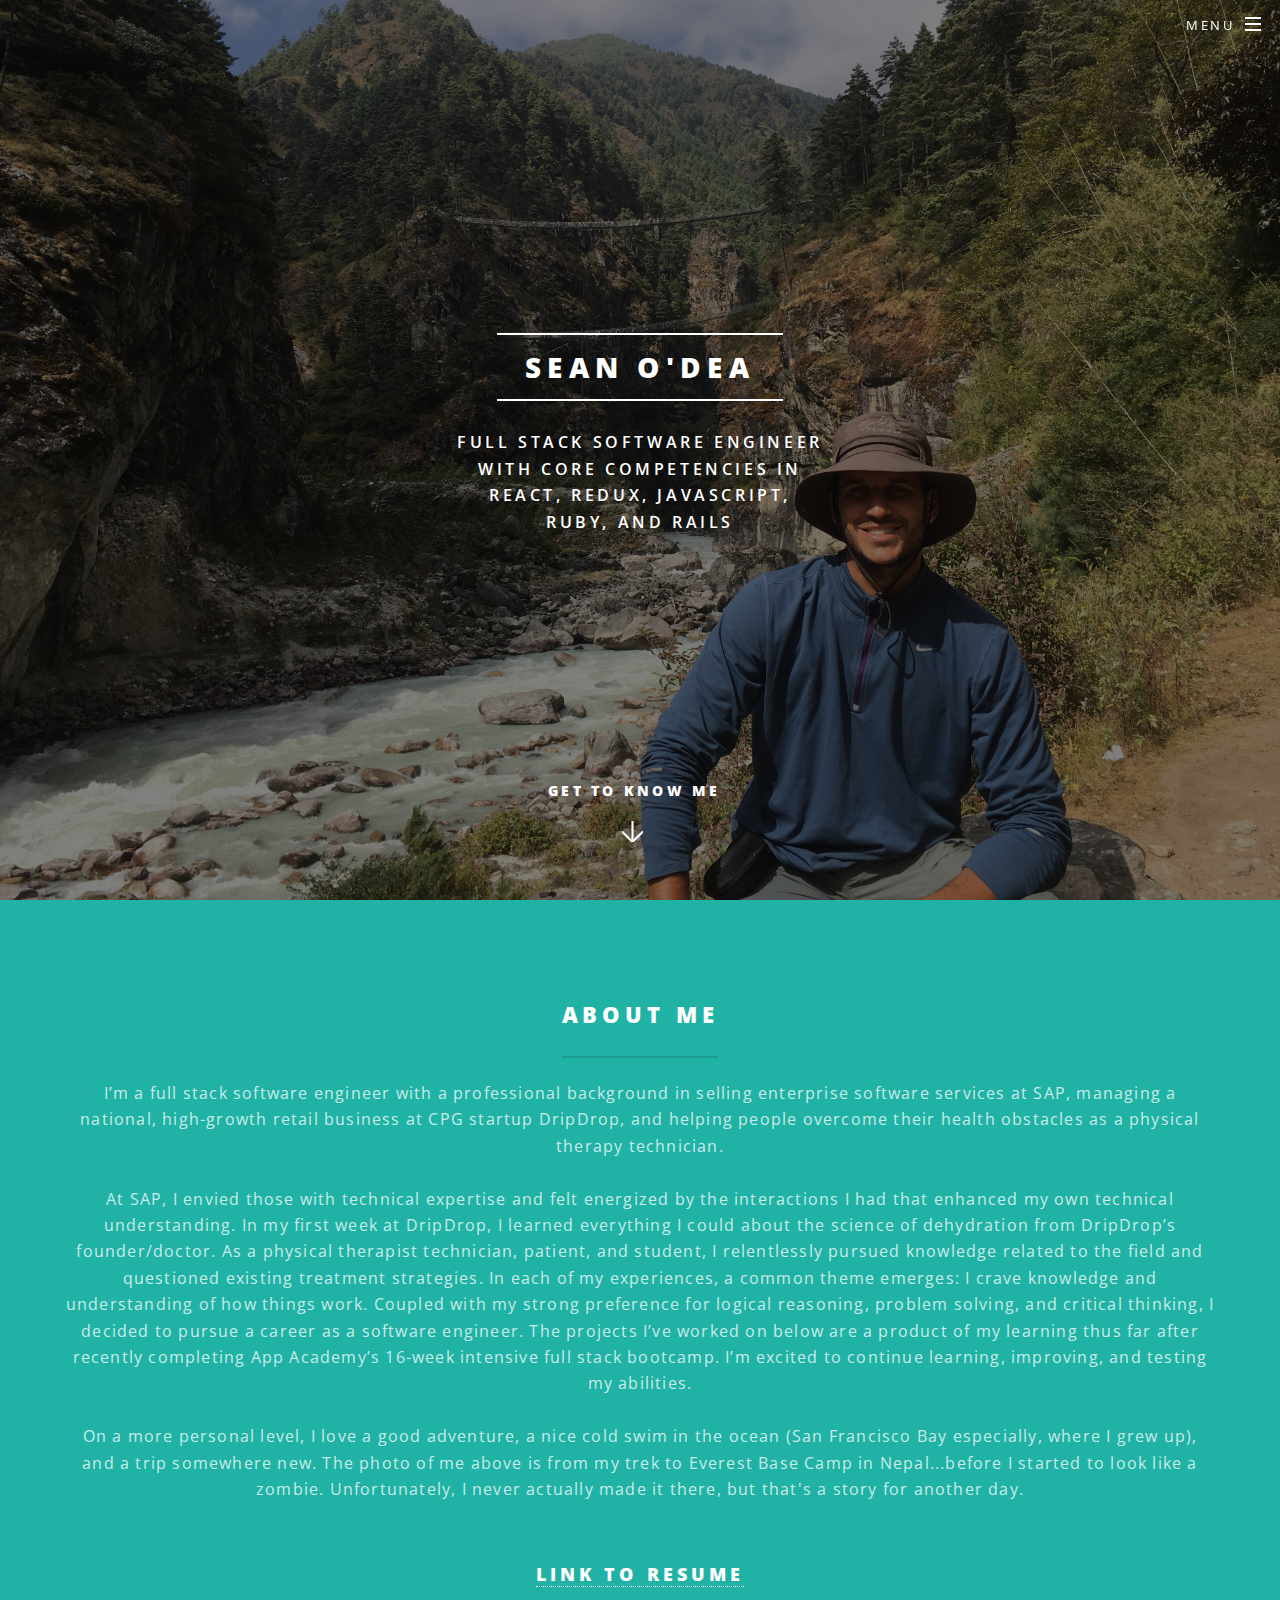
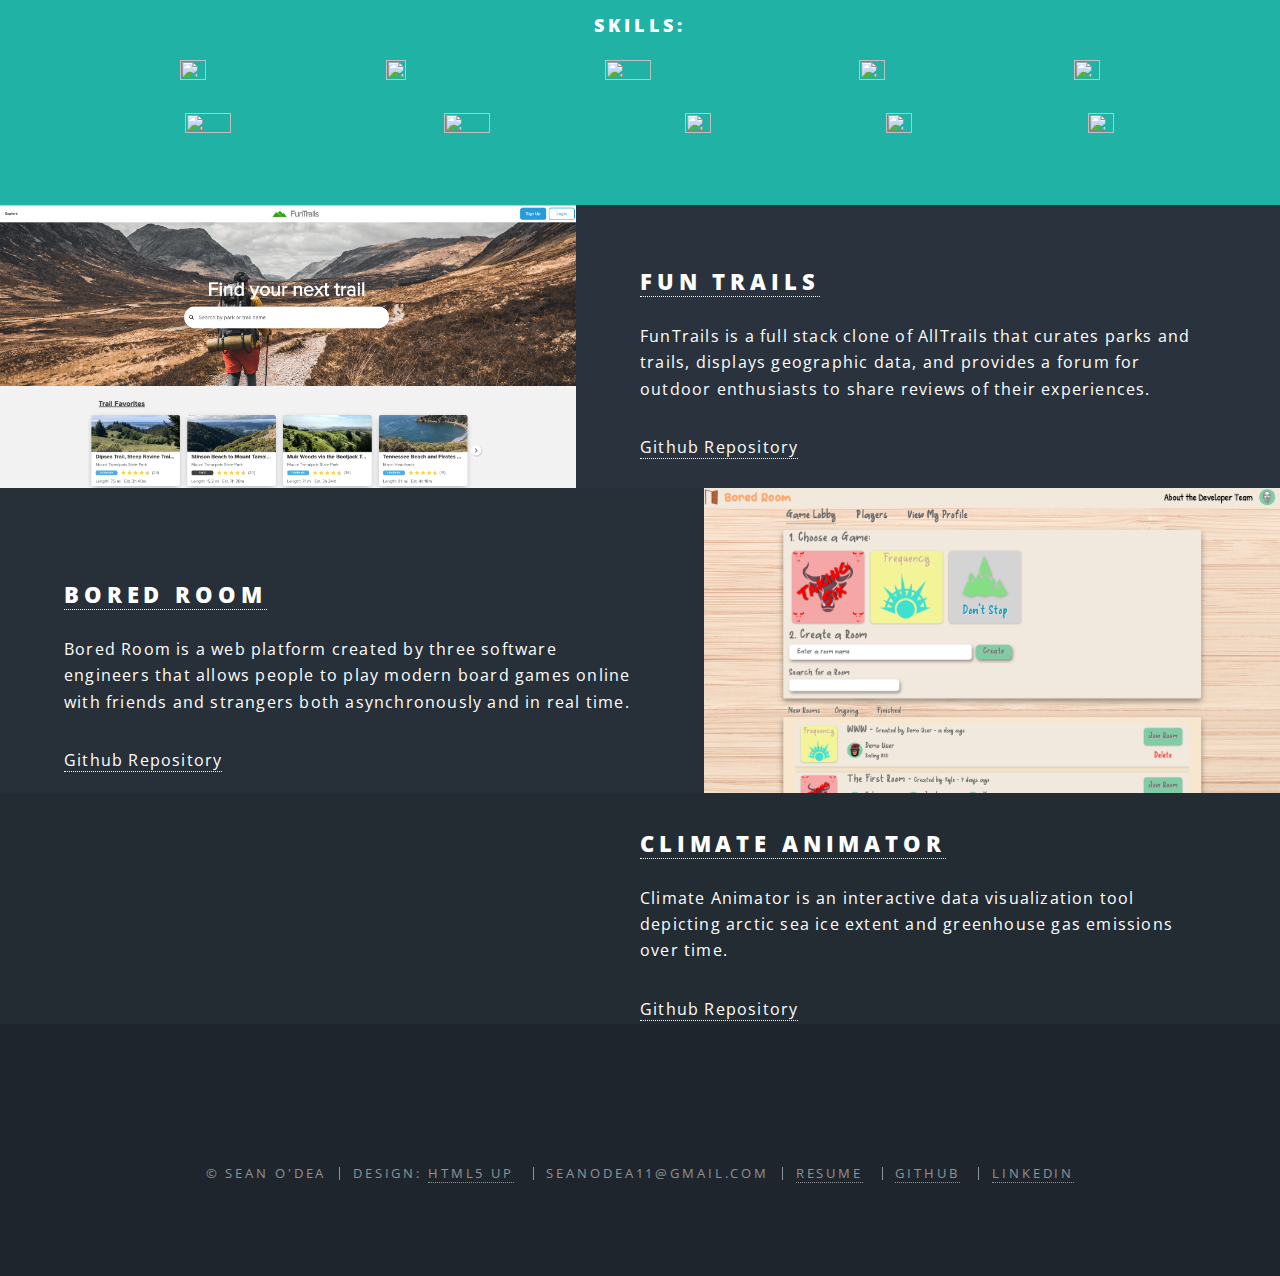
==== commit 493116a0: "added icons" ====
--- a/index.html
+++ b/index.html
@@ -74,16 +74,31 @@
 							</header>
 							<div>
 								<h3><a href="https://drive.google.com/file/d/1pP1QSfOCyJ8OzplDN4rzaSUPesPFWaLp/view?usp=sharing"
-										target="_blank">Resume</a></h3>
-							</div>
-							<ul class="icons major">
+										target="_blank">Link to Resume</a></h3>
+							</div>
+							<!-- <ul class="icons major"> -->
 								<!-- <li><span class="icon fa-gem major style1"><span class="label">Insert Github</span></span></li>
 								<li><span class="icon fa-heart major style2"><span class="label">Insert LinkedIn</span></span></li>
 								<li><span class="icon solid fa-code major style3"><span class="label">Insert (___)</span></span></li>
-								<li><span class="icon solid major style3"><img src="/images/" height="50px" width="50px" /></span></li> -->
-								<li>Skills: React, Redux, JavaScript, Ruby, Rails, Node.js, Canvas, D3.js, HTML5/SCSS, PostgreSQL, MongoDB</li>								
-							</ul>
-							
+								<li><span class="icon solid major style3"><img src="file:///Users/seanodea/Desktop/react_logo.png"/></span></li> -->
+								<h3>Skills:</h3>			
+								<!-- : React, Redux, JavaScript, Ruby, Rails, Node.js, Canvas, D3.js, HTML5/SCSS, PostgreSQL, MongoDB	 -->
+							<!-- </ul> -->
+							<div class="skills">
+								<img height="15%" width="15%" src="file:///Users/seanodea/Desktop/aa_job_search/seanodea.me/images/react.png">
+								<img height="13%" width="13%" src="file:///Users/seanodea/Desktop/aa_job_search/seanodea.me/images/redux.png">
+								<img height="20%" width="20%" src="file:///Users/seanodea/Desktop/aa_job_search/seanodea.me/images/ruby.png">
+								<img height="15%" width="15%" src="file:///Users/seanodea/Desktop/aa_job_search/seanodea.me/images/rails.png">
+								<img height="15%" width="15%" src="file:///Users/seanodea/Desktop/aa_job_search/seanodea.me/images/node.png">
+							</div>
+							<br />
+							<div class="skills">
+									<img height="20%" width="20%" src="file:///Users/seanodea/Desktop/aa_job_search/seanodea.me/images/jshtmlcss.png">
+									<img height="20%" width="20%" src="file:///Users/seanodea/Desktop/aa_job_search/seanodea.me/images/postgresql.png">
+									<img height="15%" width="15%" src="file:///Users/seanodea/Desktop/aa_job_search/seanodea.me/images/mongo.png">
+									<img height="15%" width="15%" src="file:///Users/seanodea/Desktop/aa_job_search/seanodea.me/images/canvas.png">
+									<img height="15%" width="15%" src="file:///Users/seanodea/Desktop/aa_job_search/seanodea.me/images/d3.png ">
+							</div>
 						</div>
 					</section>
 
--- a/assets/css/main.css
+++ b/assets/css/main.css
@@ -70,6 +70,24 @@
 	-webkit-appearance: none;
 	-ms-appearance: none;
 	appearance: none;
+}
+
+/* CUSTOM */
+
+
+.skills {
+	display: flex;
+	justify-content: space-evenly;
+	align-items: center;
+}
+
+.react {
+	display: flex;
+	align-items: center;
+	flex-direction: column;
+	justify-content: space-between;
+	color: black;
+	font-weight: bold;
 }
 
 /* Basic */
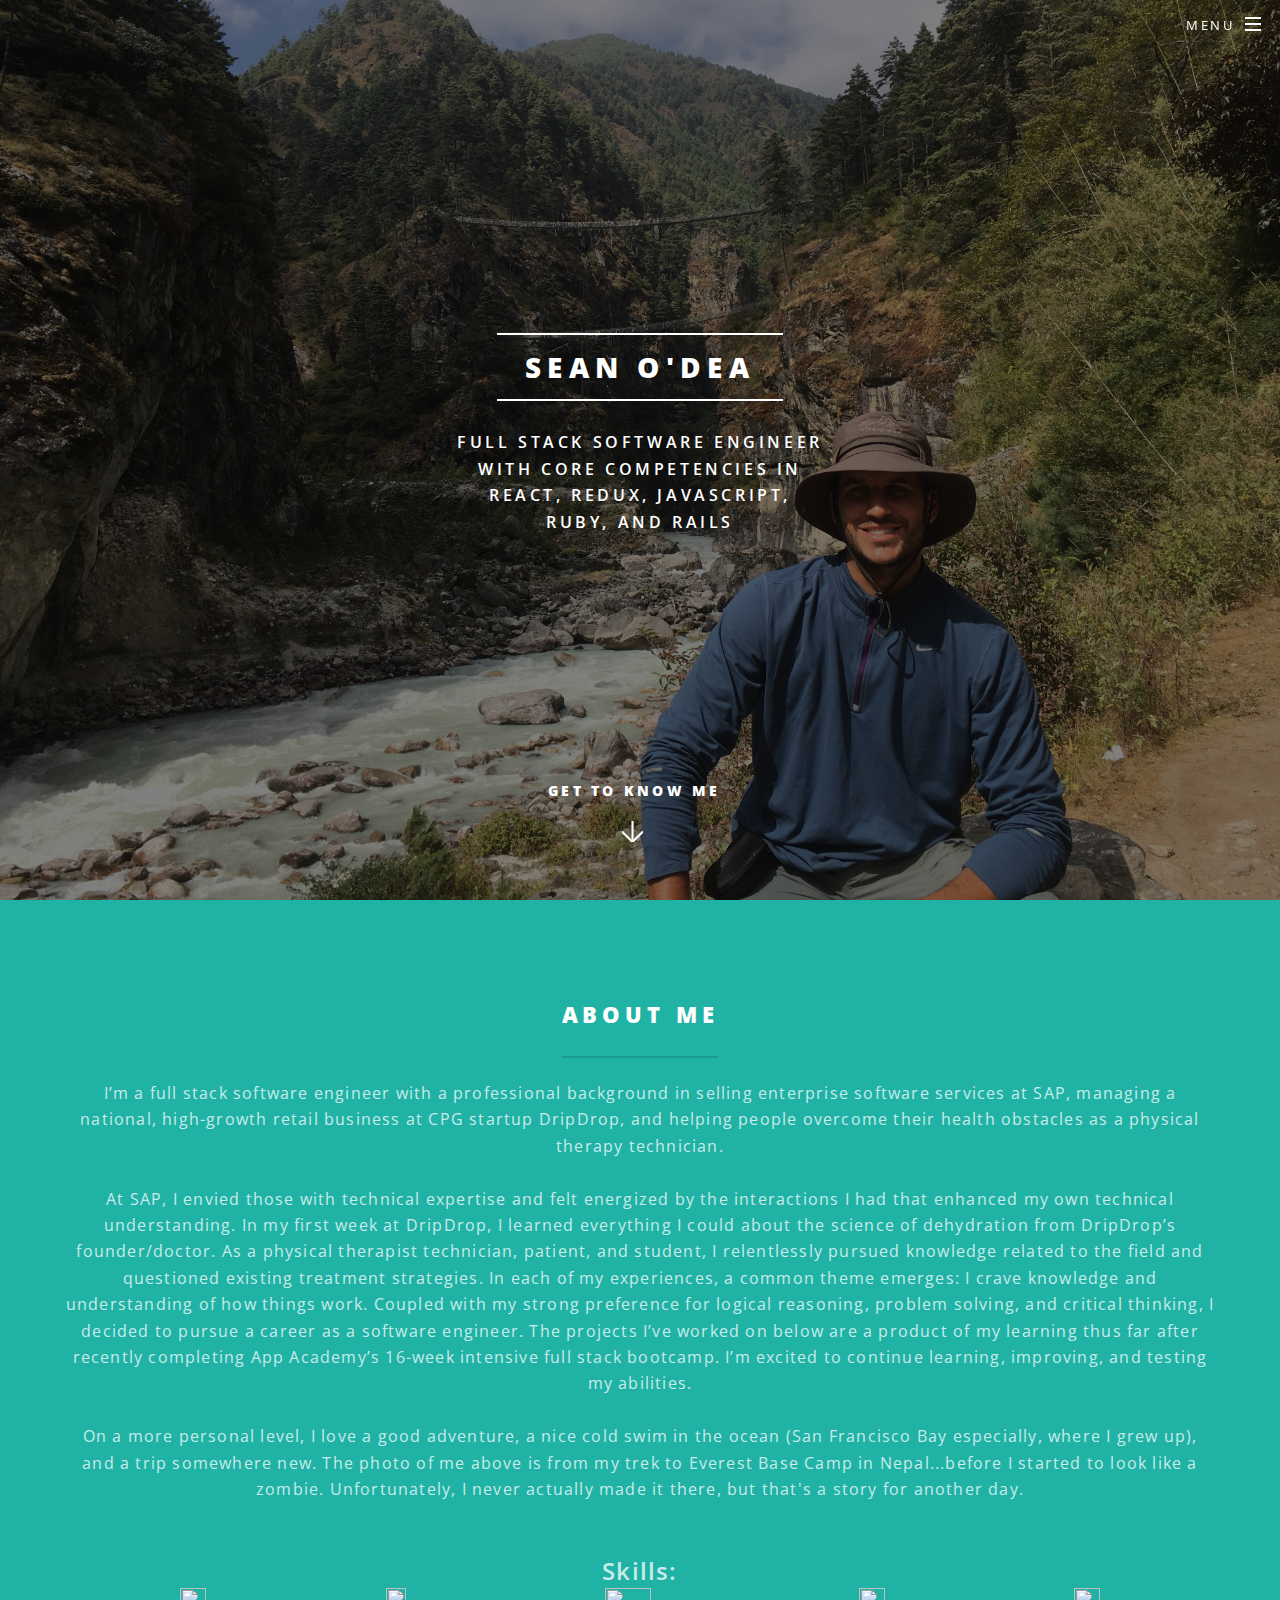
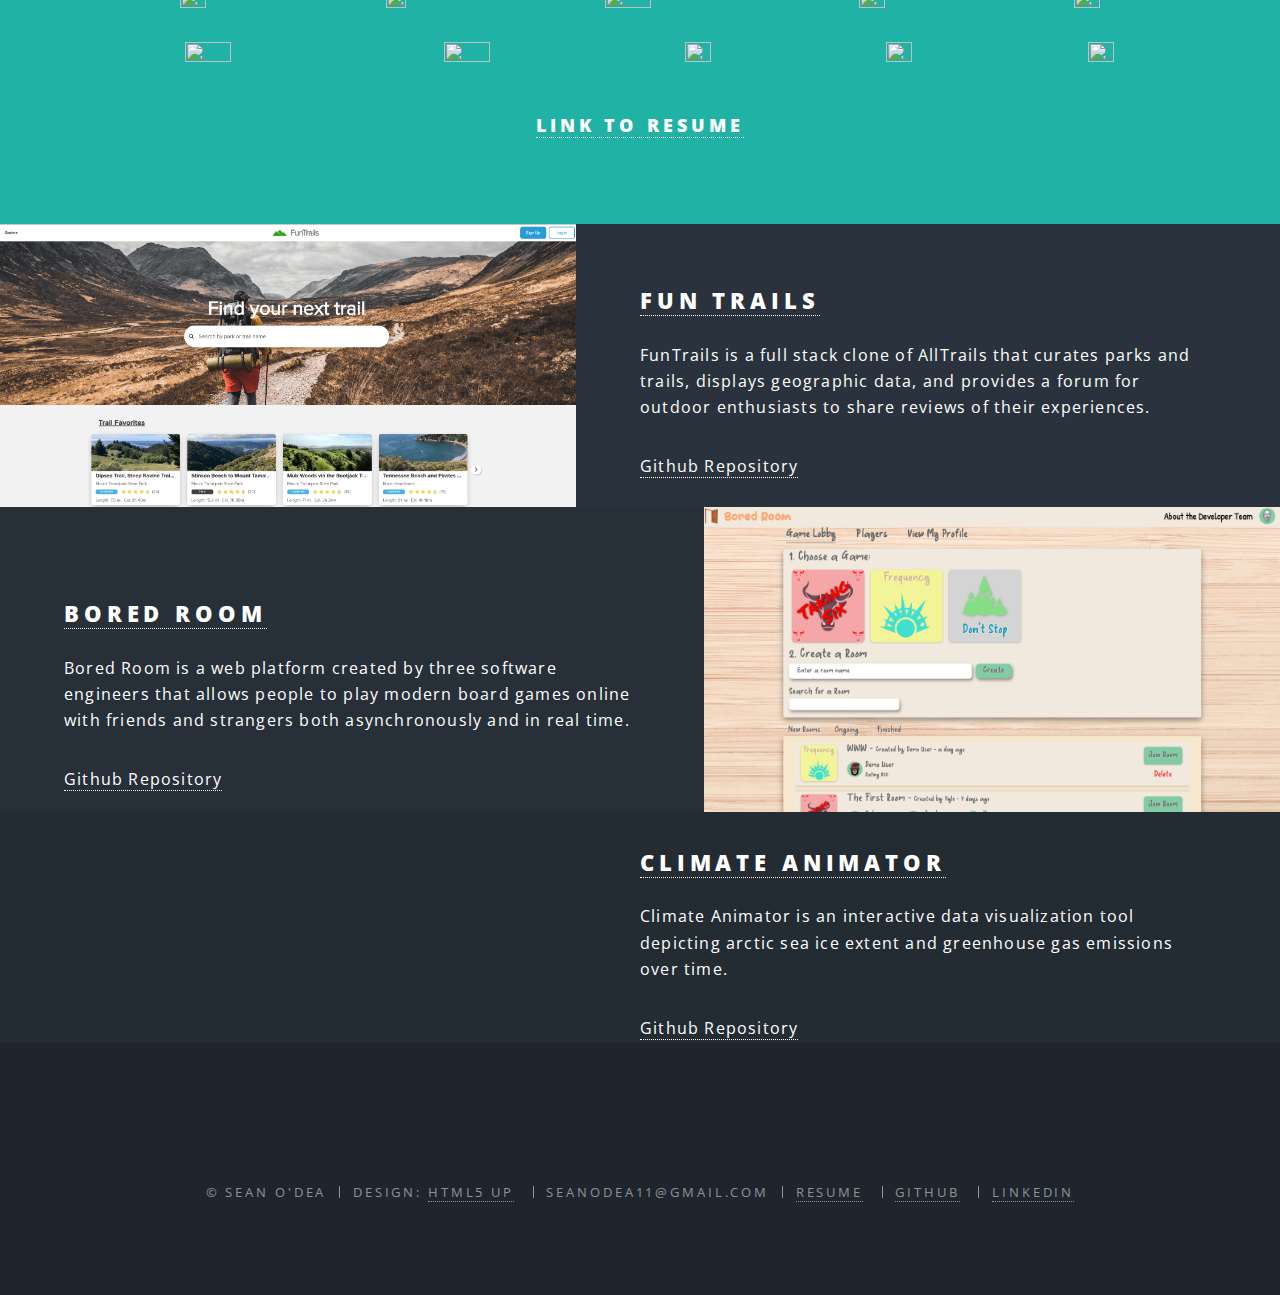
==== commit f572c3f1: "skills section revamped" ====
--- a/index.html
+++ b/index.html
@@ -72,33 +72,32 @@
 								I’ve worked on below are a product of my learning thus far after recently completing App Academy’s 16-week intensive full stack bootcamp. I’m excited to continue learning, improving, and testing my
 								abilities.<br /> <br />On a more personal level, I love a good adventure, a nice cold swim in the ocean (San Francisco Bay especially, where I grew up), and a trip somewhere new. The photo of me above is from my trek to Everest Base Camp in Nepal...before I started to look like a zombie. Unfortunately, I never actually made it there, but that's a story for another day.</p>
 							</header>
-							<div>
-								<h3><a href="https://drive.google.com/file/d/1pP1QSfOCyJ8OzplDN4rzaSUPesPFWaLp/view?usp=sharing"
-										target="_blank">Link to Resume</a></h3>
-							</div>
 							<!-- <ul class="icons major"> -->
 								<!-- <li><span class="icon fa-gem major style1"><span class="label">Insert Github</span></span></li>
-								<li><span class="icon fa-heart major style2"><span class="label">Insert LinkedIn</span></span></li>
-								<li><span class="icon solid fa-code major style3"><span class="label">Insert (___)</span></span></li>
-								<li><span class="icon solid major style3"><img src="file:///Users/seanodea/Desktop/react_logo.png"/></span></li> -->
-								<h3>Skills:</h3>			
-								<!-- : React, Redux, JavaScript, Ruby, Rails, Node.js, Canvas, D3.js, HTML5/SCSS, PostgreSQL, MongoDB	 -->
-							<!-- </ul> -->
-							<div class="skills">
-								<img height="15%" width="15%" src="file:///Users/seanodea/Desktop/aa_job_search/seanodea.me/images/react.png">
-								<img height="13%" width="13%" src="file:///Users/seanodea/Desktop/aa_job_search/seanodea.me/images/redux.png">
-								<img height="20%" width="20%" src="file:///Users/seanodea/Desktop/aa_job_search/seanodea.me/images/ruby.png">
-								<img height="15%" width="15%" src="file:///Users/seanodea/Desktop/aa_job_search/seanodea.me/images/rails.png">
-								<img height="15%" width="15%" src="file:///Users/seanodea/Desktop/aa_job_search/seanodea.me/images/node.png">
-							</div>
-							<br />
-							<div class="skills">
-									<img height="20%" width="20%" src="file:///Users/seanodea/Desktop/aa_job_search/seanodea.me/images/jshtmlcss.png">
-									<img height="20%" width="20%" src="file:///Users/seanodea/Desktop/aa_job_search/seanodea.me/images/postgresql.png">
-									<img height="15%" width="15%" src="file:///Users/seanodea/Desktop/aa_job_search/seanodea.me/images/mongo.png">
-									<img height="15%" width="15%" src="file:///Users/seanodea/Desktop/aa_job_search/seanodea.me/images/canvas.png">
-									<img height="15%" width="15%" src="file:///Users/seanodea/Desktop/aa_job_search/seanodea.me/images/d3.png ">
-							</div>
+									<li><span class="icon fa-heart major style2"><span class="label">Insert LinkedIn</span></span></li>
+									<li><span class="icon solid fa-code major style3"><span class="label">Insert (___)</span></span></li>
+									<li><span class="icon solid major style3"><img src="file:///Users/seanodea/Desktop/react_logo.png"/></span></li> -->
+									<span class="skills-header">Skills:</span class="skills-header">
+										<!-- </ul> -->
+										<div class="skills">
+											<img height="15%" width="15%" src="file:///Users/seanodea/Desktop/aa_job_search/seanodea.me/images/react.png">
+											<img height="13%" width="13%" src="file:///Users/seanodea/Desktop/aa_job_search/seanodea.me/images/redux.png">
+											<img height="20%" width="20%" src="file:///Users/seanodea/Desktop/aa_job_search/seanodea.me/images/ruby.png">
+											<img height="15%" width="15%" src="file:///Users/seanodea/Desktop/aa_job_search/seanodea.me/images/rails.png">
+											<img height="15%" width="15%" src="file:///Users/seanodea/Desktop/aa_job_search/seanodea.me/images/node.png">
+										</div>
+										<br />
+										<div class="skills">
+											<img height="20%" width="20%" src="file:///Users/seanodea/Desktop/aa_job_search/seanodea.me/images/jshtmlcss.png">
+											<img height="20%" width="20%" src="file:///Users/seanodea/Desktop/aa_job_search/seanodea.me/images/postgresql.png">
+											<img height="15%" width="15%" src="file:///Users/seanodea/Desktop/aa_job_search/seanodea.me/images/mongo.png">
+											<img height="15%" width="15%" src="file:///Users/seanodea/Desktop/aa_job_search/seanodea.me/images/canvas.png">
+											<img height="15%" width="15%" src="file:///Users/seanodea/Desktop/aa_job_search/seanodea.me/images/d3.png ">
+										</div>
+										<div>
+											<h3 class="link-to-resume"><a href="https://drive.google.com/file/d/1pP1QSfOCyJ8OzplDN4rzaSUPesPFWaLp/view?usp=sharing"
+													target="_blank">Link to Resume</a></h3>
+										</div>
 						</div>
 					</section>
 
--- a/assets/css/main.css
+++ b/assets/css/main.css
@@ -81,6 +81,11 @@
 	align-items: center;
 }
 
+.skills-header {
+	font-size: 24px;
+	font-weight: 600;
+}
+
 .react {
 	display: flex;
 	align-items: center;
@@ -88,6 +93,10 @@
 	justify-content: space-between;
 	color: black;
 	font-weight: bold;
+}
+
+.link-to-resume {
+	margin-top: 40px;
 }
 
 /* Basic */
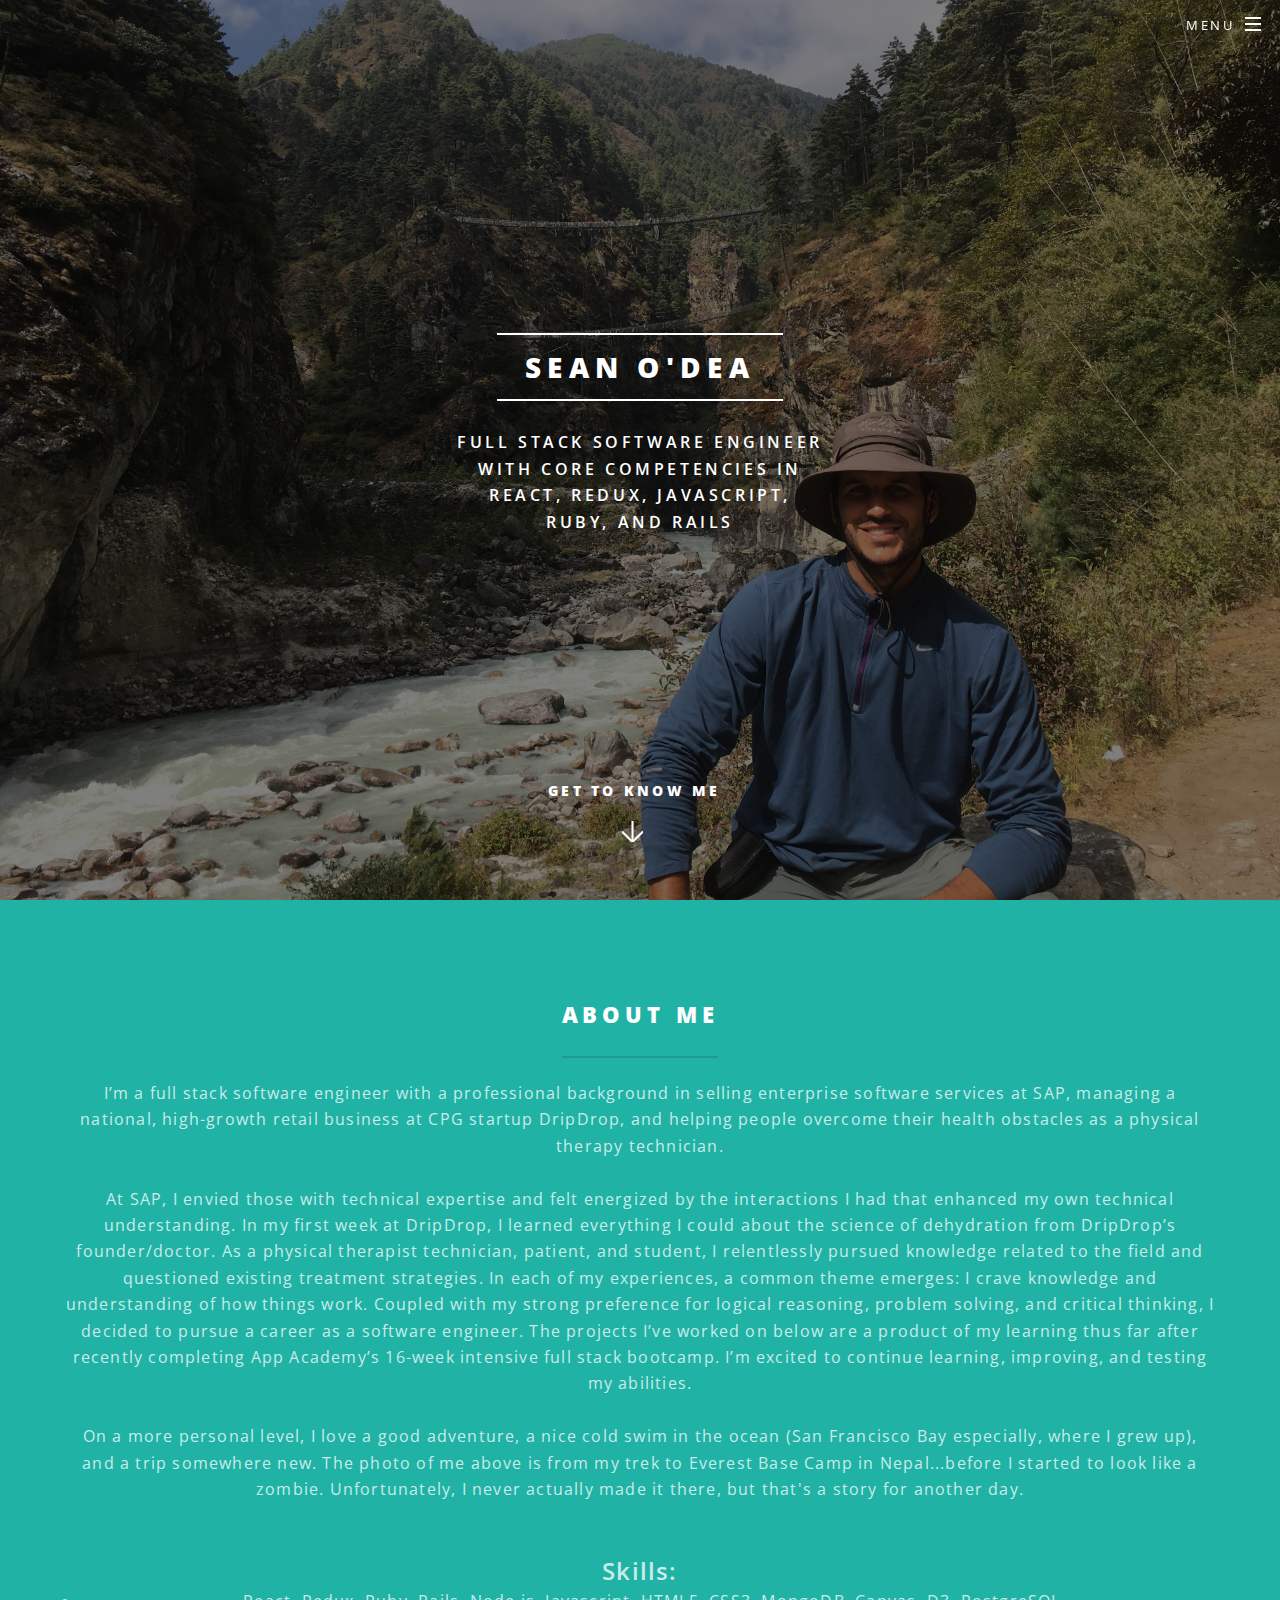
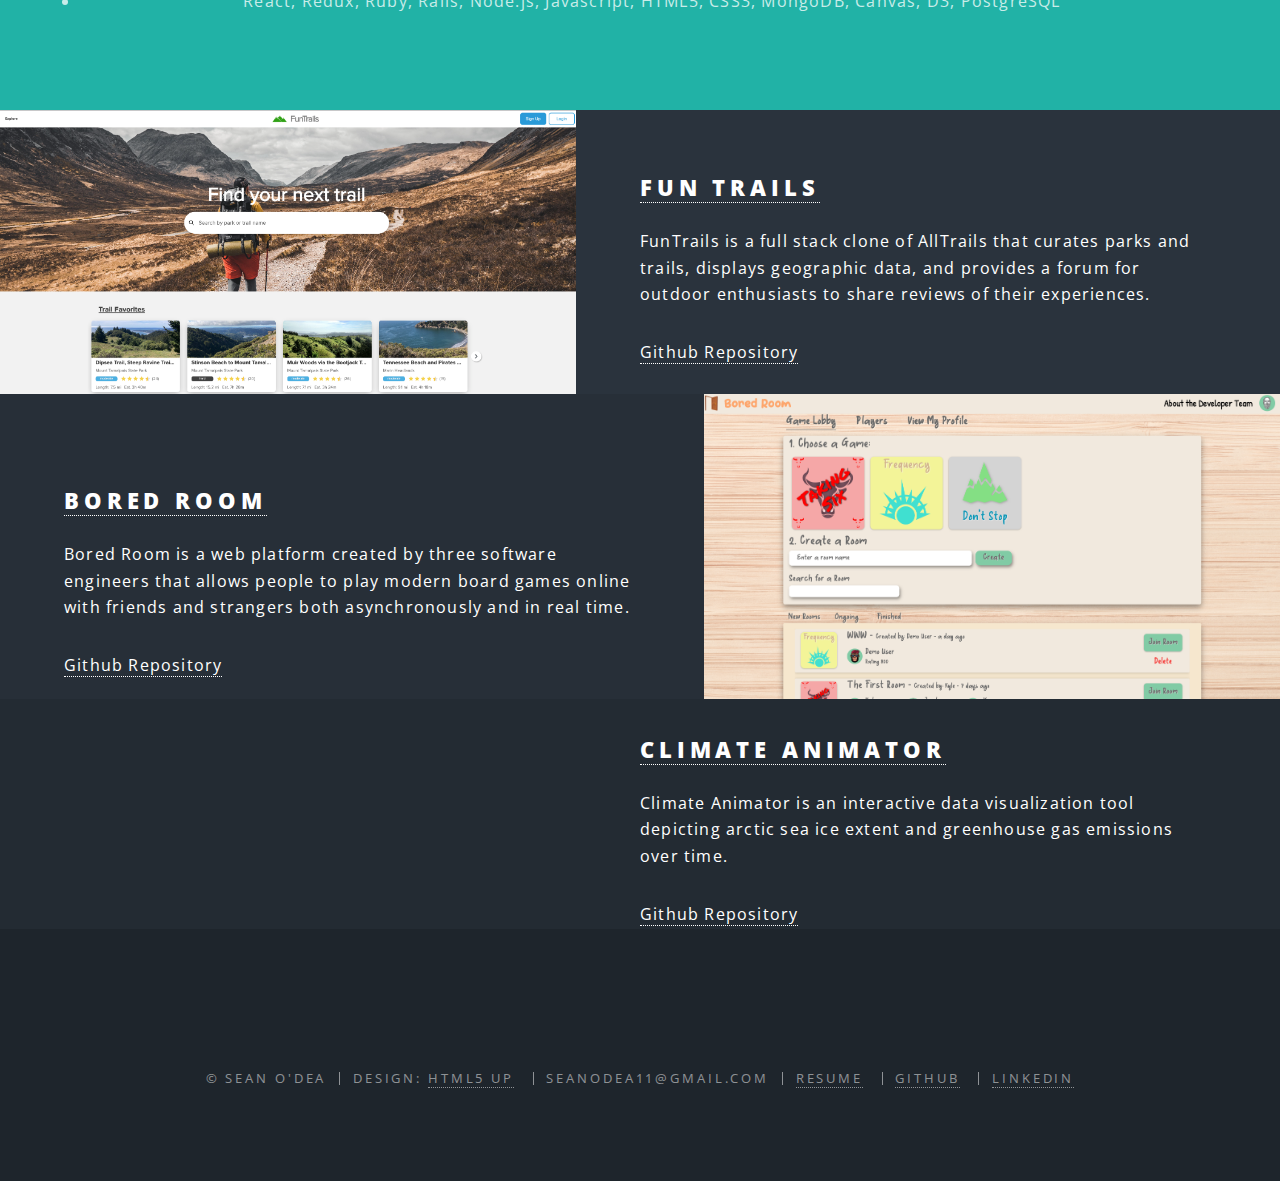
==== commit 29affb90: "image bug fix" ====
--- a/index.html
+++ b/index.html
@@ -78,8 +78,11 @@
 									<li><span class="icon solid fa-code major style3"><span class="label">Insert (___)</span></span></li>
 									<li><span class="icon solid major style3"><img src="file:///Users/seanodea/Desktop/react_logo.png"/></span></li> -->
 									<span class="skills-header">Skills:</span class="skills-header">
+										<ul>
+											<li>React, Redux, Ruby, Rails, Node.js, Javascript, HTML5, CSS3, MongoDB, Canvas, D3, PostgreSQL</li>
+										</ul>
 										<!-- </ul> -->
-										<div class="skills">
+										<!-- <div class="skills">
 											<img height="15%" width="15%" src="file:///Users/seanodea/Desktop/aa_job_search/seanodea.me/images/react.png">
 											<img height="13%" width="13%" src="file:///Users/seanodea/Desktop/aa_job_search/seanodea.me/images/redux.png">
 											<img height="20%" width="20%" src="file:///Users/seanodea/Desktop/aa_job_search/seanodea.me/images/ruby.png">
@@ -97,7 +100,7 @@
 										<div>
 											<h3 class="link-to-resume"><a href="https://drive.google.com/file/d/1pP1QSfOCyJ8OzplDN4rzaSUPesPFWaLp/view?usp=sharing"
 													target="_blank">Link to Resume</a></h3>
-										</div>
+										</div> -->
 						</div>
 					</section>
 
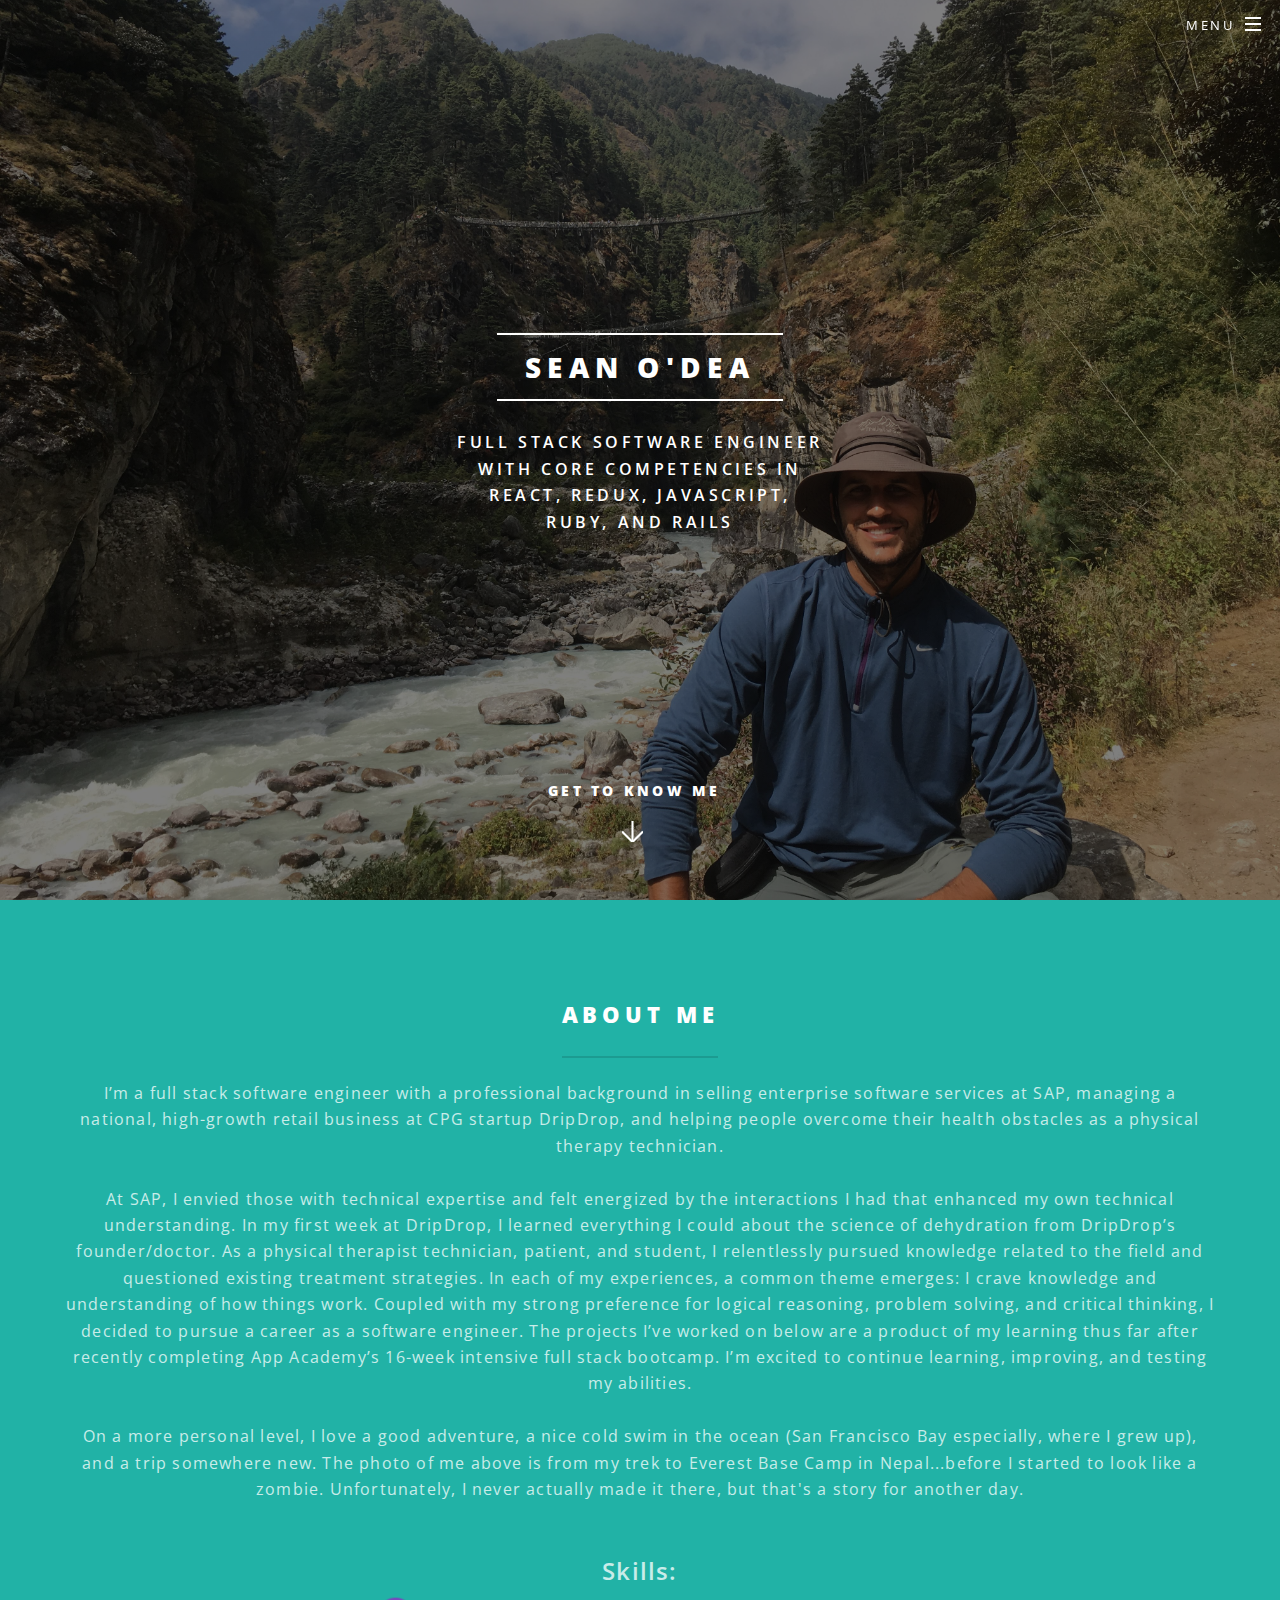
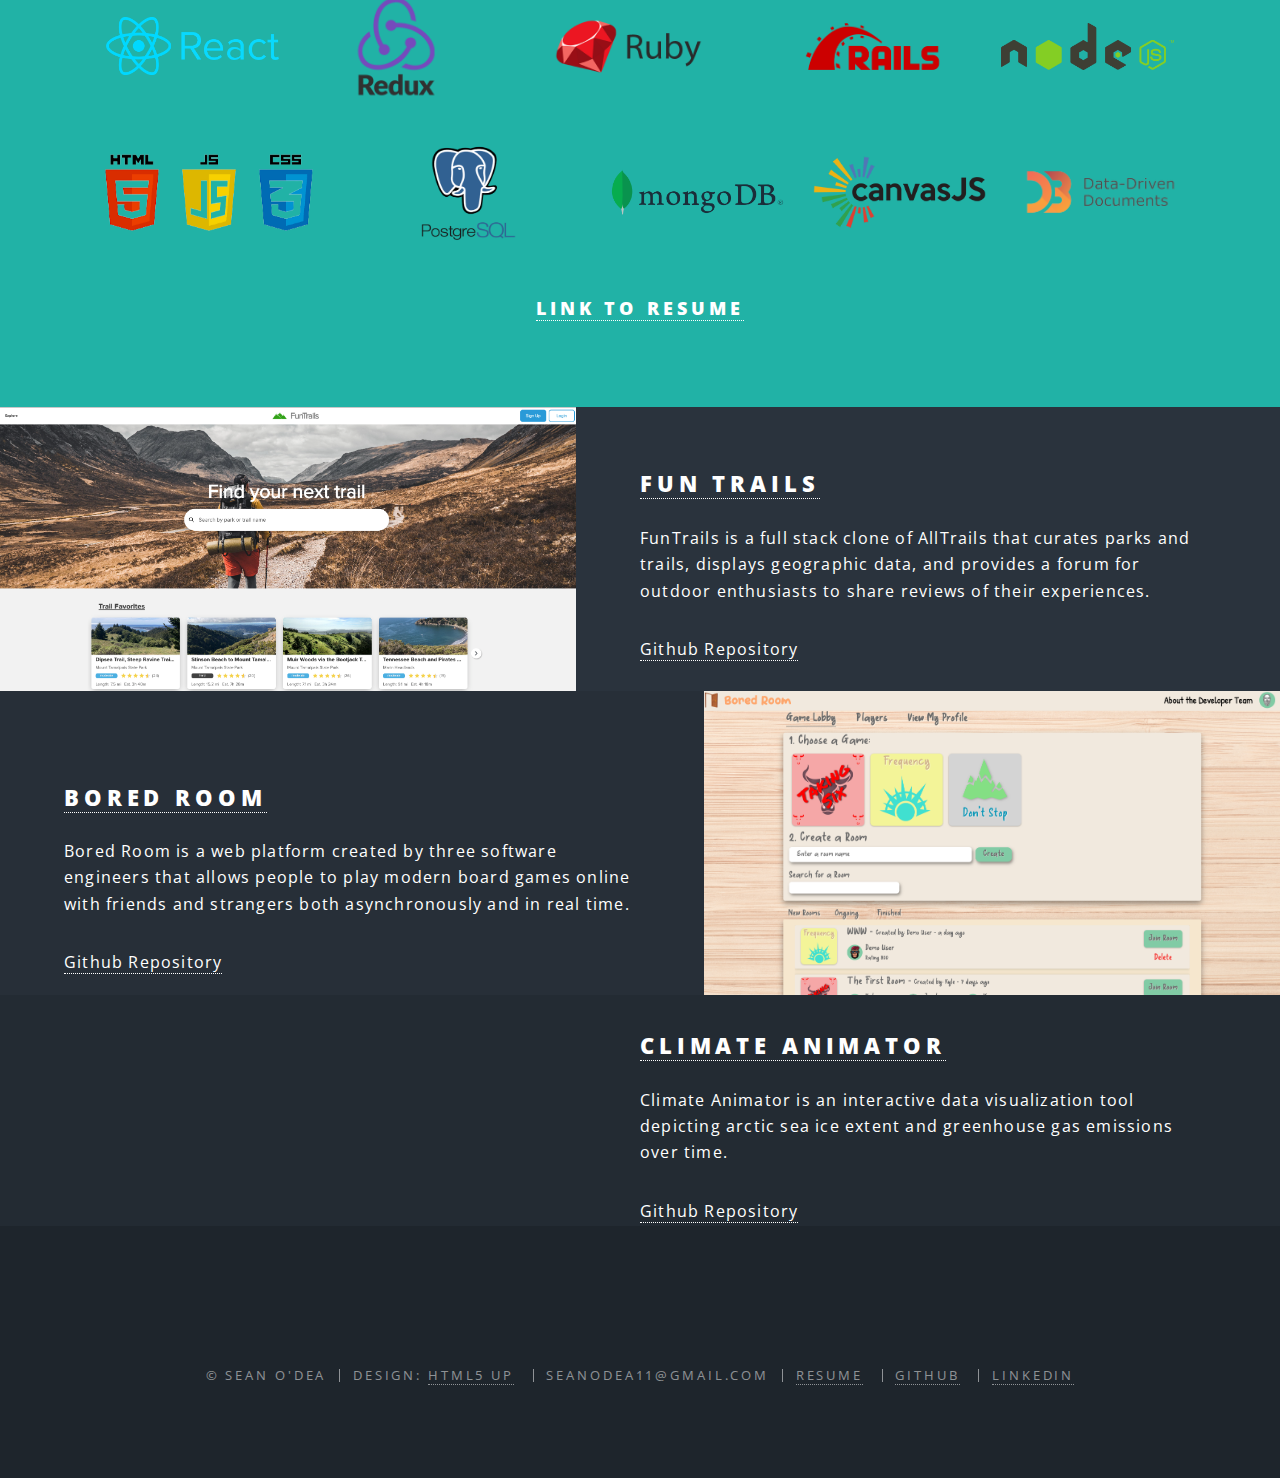
==== commit 2b34a848: "relative path" ====
--- a/index.html
+++ b/index.html
@@ -78,29 +78,29 @@
 									<li><span class="icon solid fa-code major style3"><span class="label">Insert (___)</span></span></li>
 									<li><span class="icon solid major style3"><img src="file:///Users/seanodea/Desktop/react_logo.png"/></span></li> -->
 									<span class="skills-header">Skills:</span class="skills-header">
-										<ul>
+										<!-- <ul>
 											<li>React, Redux, Ruby, Rails, Node.js, Javascript, HTML5, CSS3, MongoDB, Canvas, D3, PostgreSQL</li>
-										</ul>
+										</ul> -->
 										<!-- </ul> -->
-										<!-- <div class="skills">
-											<img height="15%" width="15%" src="file:///Users/seanodea/Desktop/aa_job_search/seanodea.me/images/react.png">
-											<img height="13%" width="13%" src="file:///Users/seanodea/Desktop/aa_job_search/seanodea.me/images/redux.png">
-											<img height="20%" width="20%" src="file:///Users/seanodea/Desktop/aa_job_search/seanodea.me/images/ruby.png">
-											<img height="15%" width="15%" src="file:///Users/seanodea/Desktop/aa_job_search/seanodea.me/images/rails.png">
-											<img height="15%" width="15%" src="file:///Users/seanodea/Desktop/aa_job_search/seanodea.me/images/node.png">
+										<div class="skills">
+											<img height="15%" width="15%" src="images/react.png">
+											<img height="13%" width="13%" src="images/redux.png">
+											<img height="20%" width="20%" src="images/ruby.png">
+											<img height="15%" width="15%" src="images/rails.png">
+											<img height="15%" width="15%" src="images/node.png">
 										</div>
 										<br />
 										<div class="skills">
-											<img height="20%" width="20%" src="file:///Users/seanodea/Desktop/aa_job_search/seanodea.me/images/jshtmlcss.png">
-											<img height="20%" width="20%" src="file:///Users/seanodea/Desktop/aa_job_search/seanodea.me/images/postgresql.png">
-											<img height="15%" width="15%" src="file:///Users/seanodea/Desktop/aa_job_search/seanodea.me/images/mongo.png">
-											<img height="15%" width="15%" src="file:///Users/seanodea/Desktop/aa_job_search/seanodea.me/images/canvas.png">
-											<img height="15%" width="15%" src="file:///Users/seanodea/Desktop/aa_job_search/seanodea.me/images/d3.png ">
+											<img height="20%" width="20%" src="images/jshtmlcss.png">
+											<img height="20%" width="20%" src="images/postgresql.png">
+											<img height="15%" width="15%" src="images/mongo.png">
+											<img height="15%" width="15%" src="images/canvas.png">
+											<img height="15%" width="15%" src="images/d3.png ">
 										</div>
 										<div>
 											<h3 class="link-to-resume"><a href="https://drive.google.com/file/d/1pP1QSfOCyJ8OzplDN4rzaSUPesPFWaLp/view?usp=sharing"
 													target="_blank">Link to Resume</a></h3>
-										</div> -->
+										</div>
 						</div>
 					</section>
 
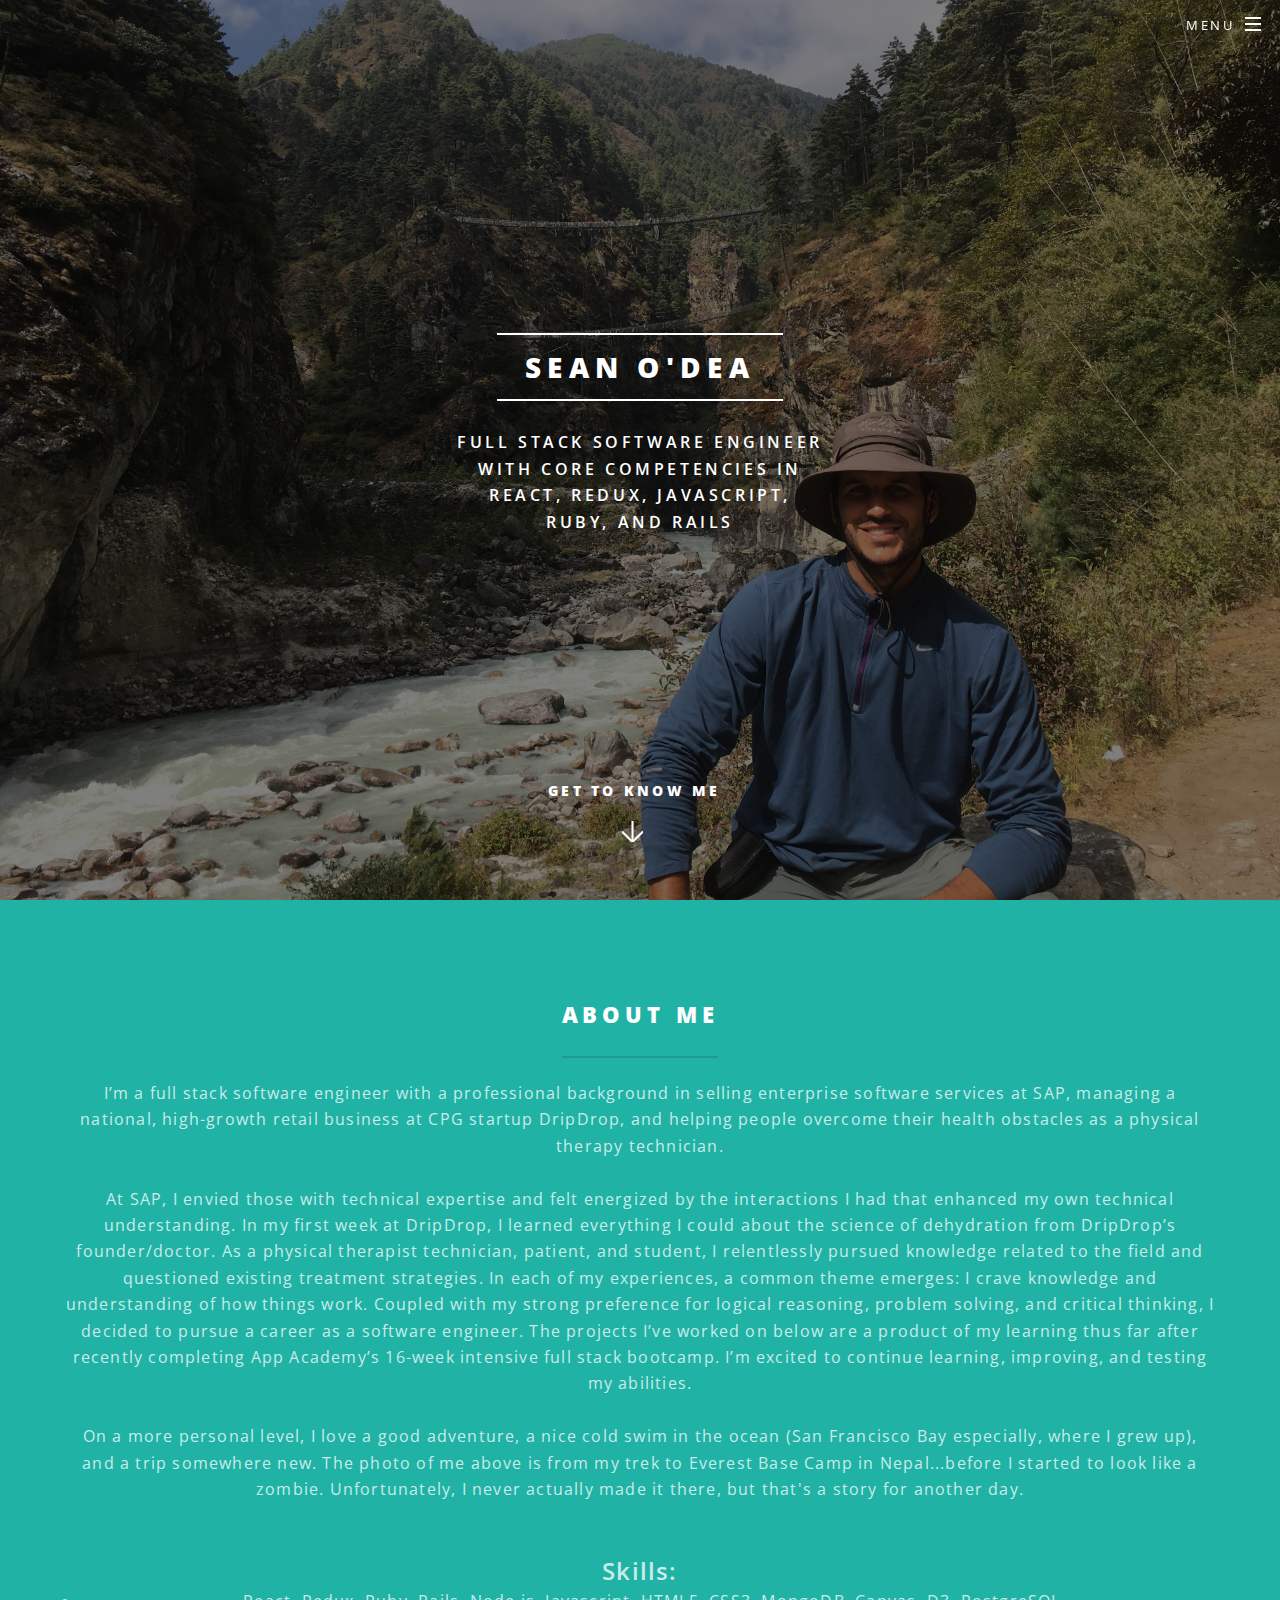
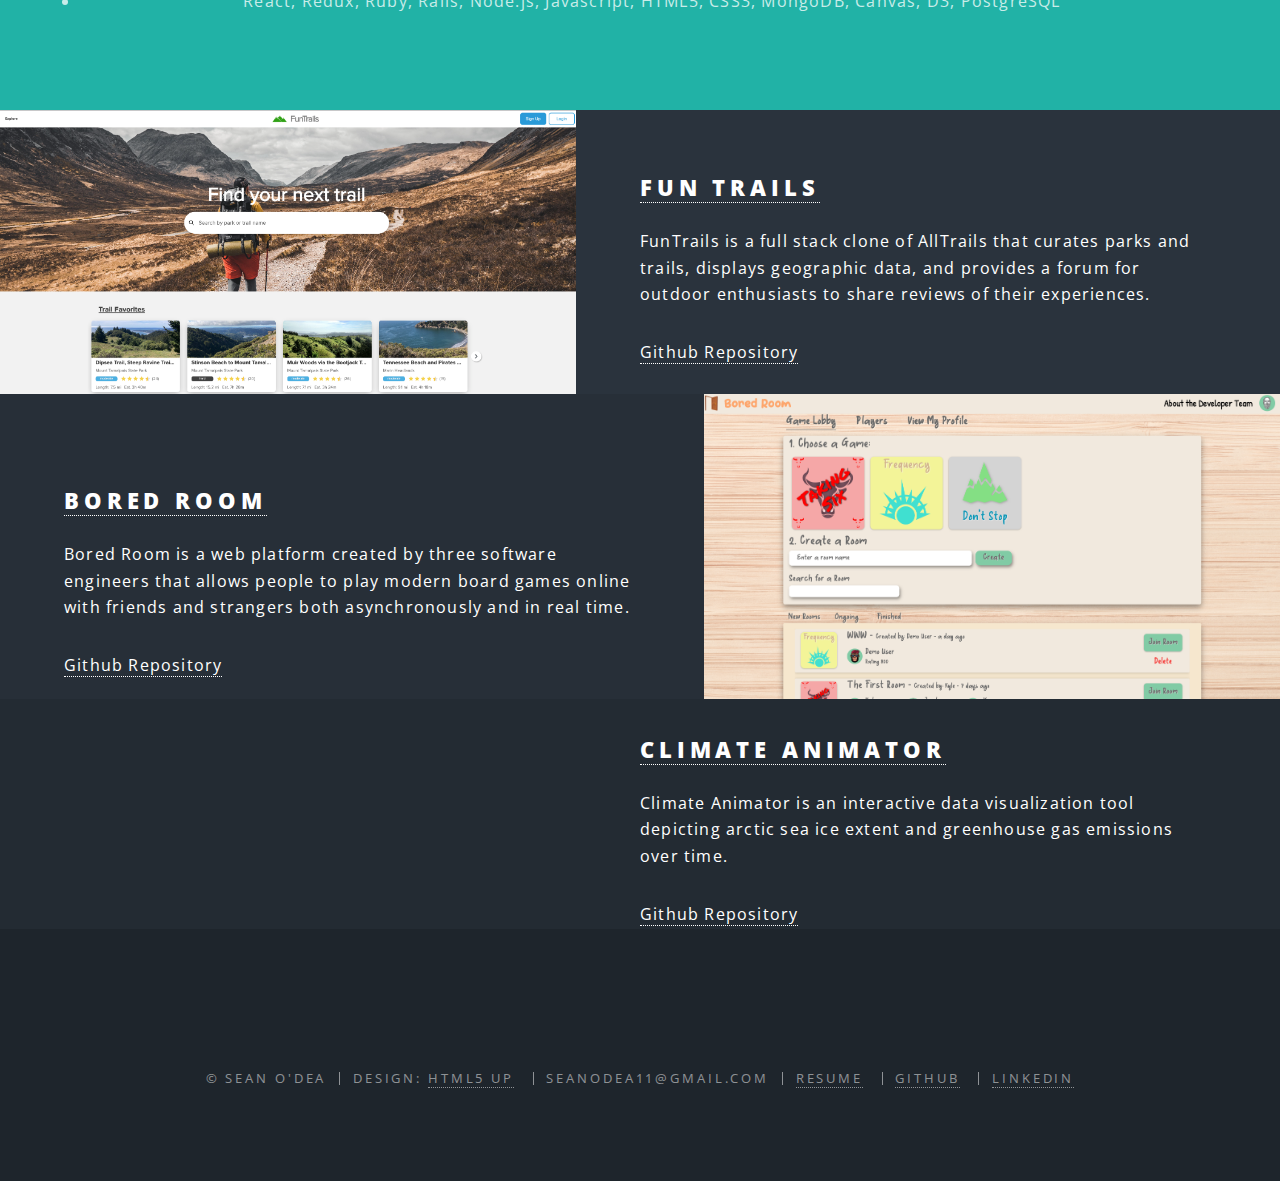
==== commit 6041f47c: "added favicon" ====
--- a/index.html
+++ b/index.html
@@ -10,6 +10,7 @@
 		<meta charset="utf-8" />
 		<meta name="viewport" content="width=device-width, initial-scale=1, user-scalable=no" />
 		<link rel="stylesheet" href="assets/css/main.css" />
+		<link id="favicon" rel="shortcut icon" type="image/ico" href="favicon.ico" />
 		<noscript><link rel="stylesheet" href="assets/css/noscript.css" /></noscript>
 	</head>
 	<body class="landing is-preload">
@@ -78,29 +79,29 @@
 									<li><span class="icon solid fa-code major style3"><span class="label">Insert (___)</span></span></li>
 									<li><span class="icon solid major style3"><img src="file:///Users/seanodea/Desktop/react_logo.png"/></span></li> -->
 									<span class="skills-header">Skills:</span class="skills-header">
-										<!-- <ul>
+										<ul>
 											<li>React, Redux, Ruby, Rails, Node.js, Javascript, HTML5, CSS3, MongoDB, Canvas, D3, PostgreSQL</li>
-										</ul> -->
+										</ul>
 										<!-- </ul> -->
-										<div class="skills">
-											<img height="15%" width="15%" src="images/react.png">
-											<img height="13%" width="13%" src="images/redux.png">
-											<img height="20%" width="20%" src="images/ruby.png">
-											<img height="15%" width="15%" src="images/rails.png">
-											<img height="15%" width="15%" src="images/node.png">
+										<!-- <div class="skills">
+											<img height="15%" width="15%" src="file:///Users/seanodea/Desktop/aa_job_search/seanodea.me/images/react.png">
+											<img height="13%" width="13%" src="file:///Users/seanodea/Desktop/aa_job_search/seanodea.me/images/redux.png">
+											<img height="20%" width="20%" src="file:///Users/seanodea/Desktop/aa_job_search/seanodea.me/images/ruby.png">
+											<img height="15%" width="15%" src="file:///Users/seanodea/Desktop/aa_job_search/seanodea.me/images/rails.png">
+											<img height="15%" width="15%" src="file:///Users/seanodea/Desktop/aa_job_search/seanodea.me/images/node.png">
 										</div>
 										<br />
 										<div class="skills">
-											<img height="20%" width="20%" src="images/jshtmlcss.png">
-											<img height="20%" width="20%" src="images/postgresql.png">
-											<img height="15%" width="15%" src="images/mongo.png">
-											<img height="15%" width="15%" src="images/canvas.png">
-											<img height="15%" width="15%" src="images/d3.png ">
+											<img height="20%" width="20%" src="file:///Users/seanodea/Desktop/aa_job_search/seanodea.me/images/jshtmlcss.png">
+											<img height="20%" width="20%" src="file:///Users/seanodea/Desktop/aa_job_search/seanodea.me/images/postgresql.png">
+											<img height="15%" width="15%" src="file:///Users/seanodea/Desktop/aa_job_search/seanodea.me/images/mongo.png">
+											<img height="15%" width="15%" src="file:///Users/seanodea/Desktop/aa_job_search/seanodea.me/images/canvas.png">
+											<img height="15%" width="15%" src="file:///Users/seanodea/Desktop/aa_job_search/seanodea.me/images/d3.png ">
 										</div>
 										<div>
 											<h3 class="link-to-resume"><a href="https://drive.google.com/file/d/1pP1QSfOCyJ8OzplDN4rzaSUPesPFWaLp/view?usp=sharing"
 													target="_blank">Link to Resume</a></h3>
-										</div>
+										</div> -->
 						</div>
 					</section>
 
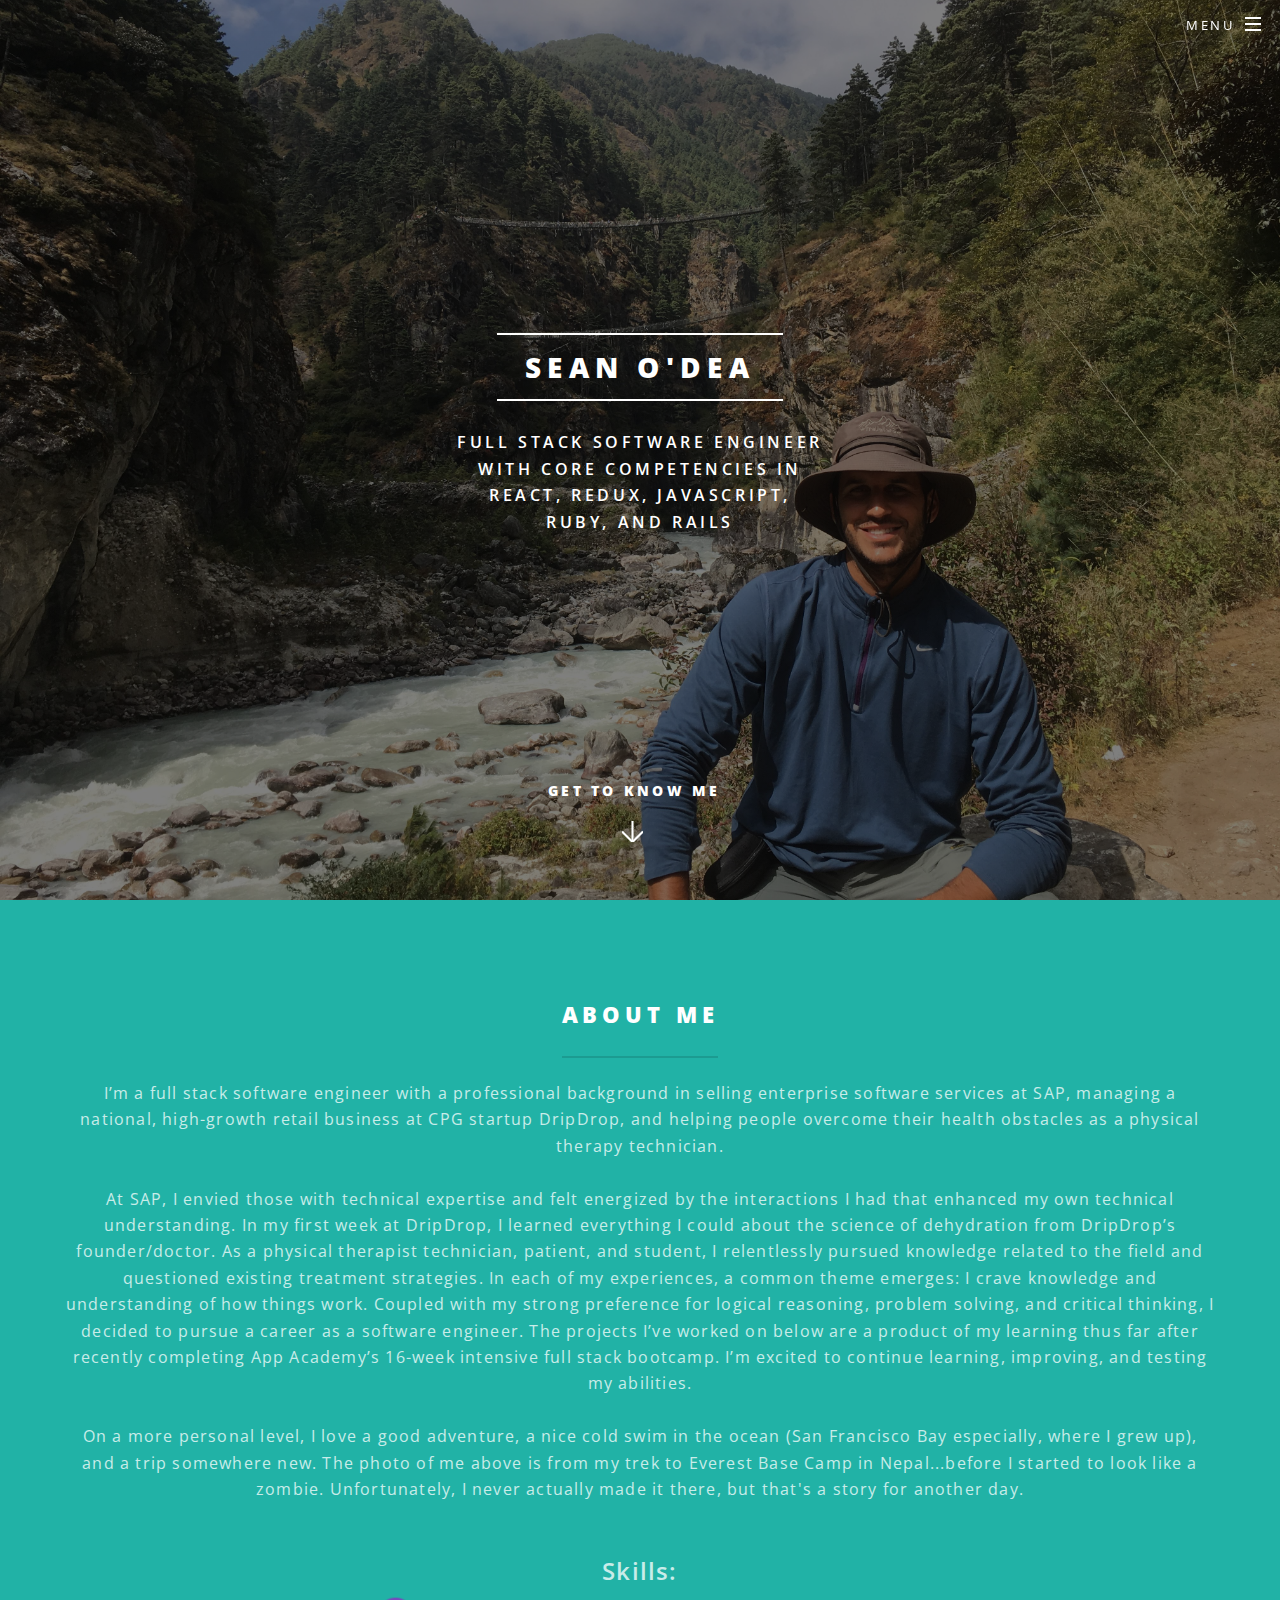
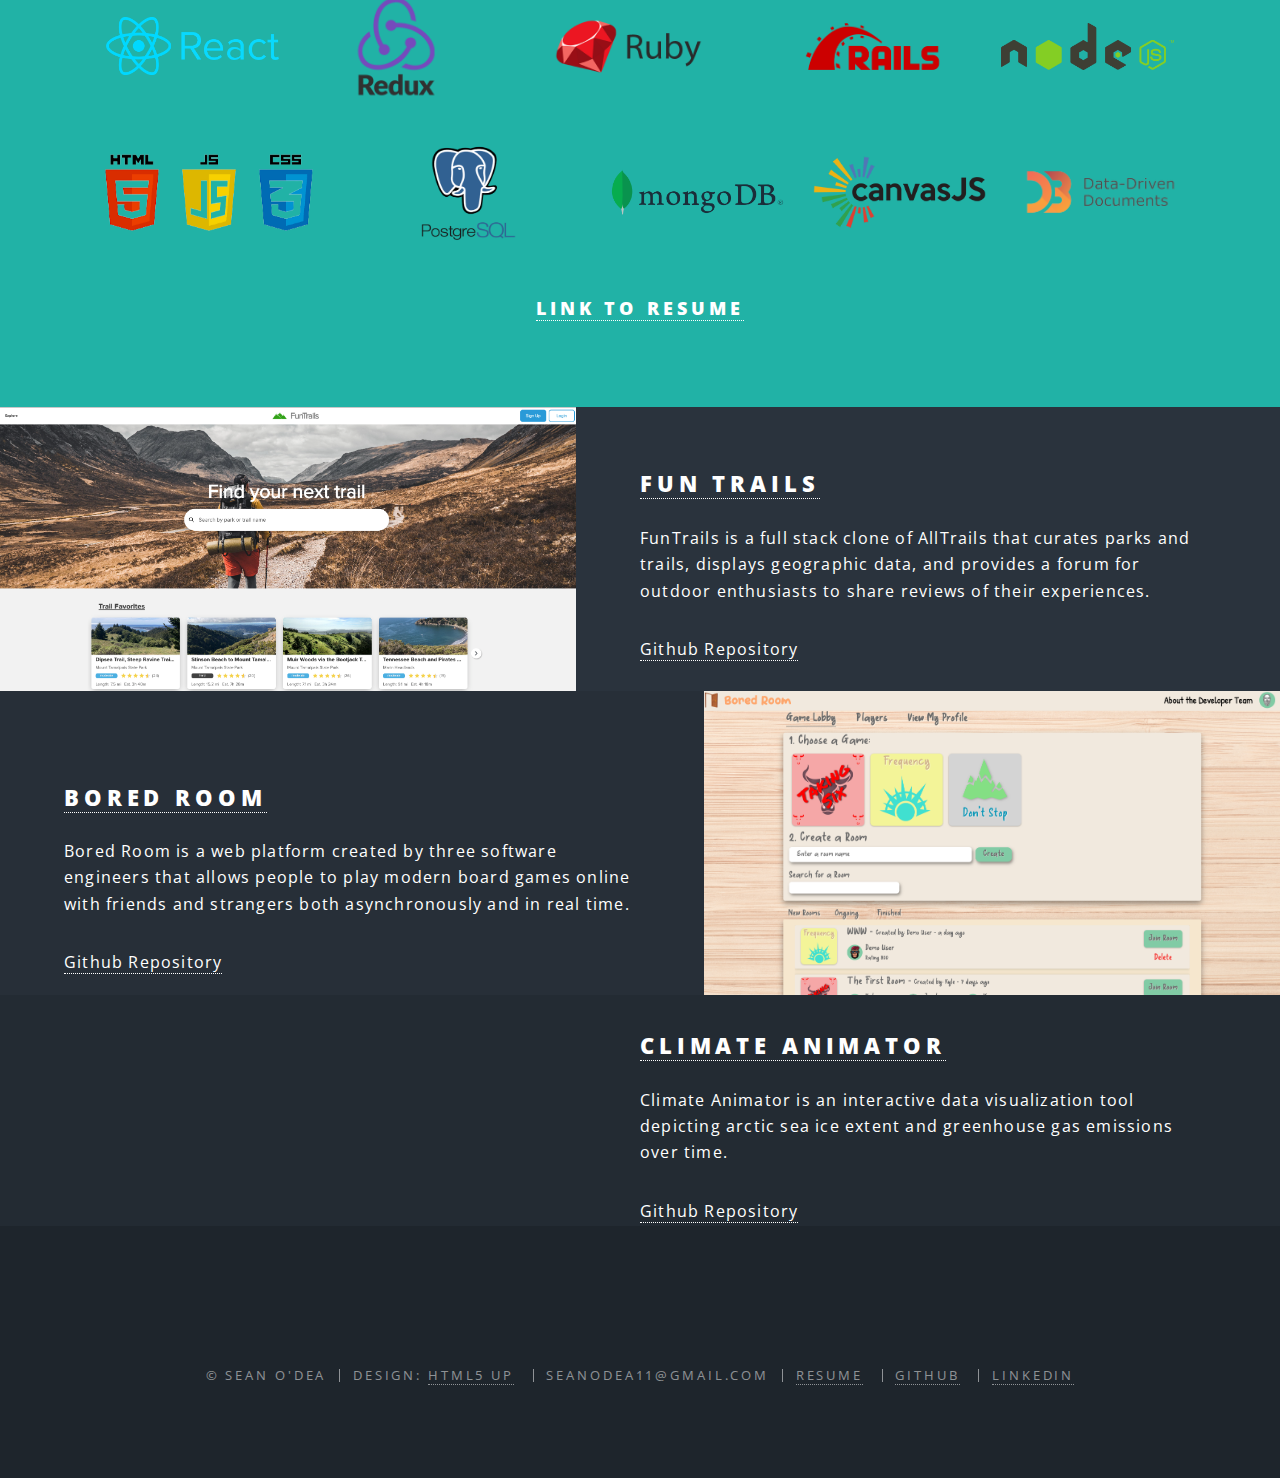
==== commit 1a0536a7: "pulling Merge branch 'main' of https://github.com/sodea1/seanodea.github.io" ====
--- a/index.html
+++ b/index.html
@@ -79,29 +79,29 @@
 									<li><span class="icon solid fa-code major style3"><span class="label">Insert (___)</span></span></li>
 									<li><span class="icon solid major style3"><img src="file:///Users/seanodea/Desktop/react_logo.png"/></span></li> -->
 									<span class="skills-header">Skills:</span class="skills-header">
-										<ul>
+										<!-- <ul>
 											<li>React, Redux, Ruby, Rails, Node.js, Javascript, HTML5, CSS3, MongoDB, Canvas, D3, PostgreSQL</li>
-										</ul>
+										</ul> -->
 										<!-- </ul> -->
-										<!-- <div class="skills">
-											<img height="15%" width="15%" src="file:///Users/seanodea/Desktop/aa_job_search/seanodea.me/images/react.png">
-											<img height="13%" width="13%" src="file:///Users/seanodea/Desktop/aa_job_search/seanodea.me/images/redux.png">
-											<img height="20%" width="20%" src="file:///Users/seanodea/Desktop/aa_job_search/seanodea.me/images/ruby.png">
-											<img height="15%" width="15%" src="file:///Users/seanodea/Desktop/aa_job_search/seanodea.me/images/rails.png">
-											<img height="15%" width="15%" src="file:///Users/seanodea/Desktop/aa_job_search/seanodea.me/images/node.png">
+										<div class="skills">
+											<img height="15%" width="15%" src="images/react.png">
+											<img height="13%" width="13%" src="images/redux.png">
+											<img height="20%" width="20%" src="images/ruby.png">
+											<img height="15%" width="15%" src="images/rails.png">
+											<img height="15%" width="15%" src="images/node.png">
 										</div>
 										<br />
 										<div class="skills">
-											<img height="20%" width="20%" src="file:///Users/seanodea/Desktop/aa_job_search/seanodea.me/images/jshtmlcss.png">
-											<img height="20%" width="20%" src="file:///Users/seanodea/Desktop/aa_job_search/seanodea.me/images/postgresql.png">
-											<img height="15%" width="15%" src="file:///Users/seanodea/Desktop/aa_job_search/seanodea.me/images/mongo.png">
-											<img height="15%" width="15%" src="file:///Users/seanodea/Desktop/aa_job_search/seanodea.me/images/canvas.png">
-											<img height="15%" width="15%" src="file:///Users/seanodea/Desktop/aa_job_search/seanodea.me/images/d3.png ">
+											<img height="20%" width="20%" src="images/jshtmlcss.png">
+											<img height="20%" width="20%" src="images/postgresql.png">
+											<img height="15%" width="15%" src="images/mongo.png">
+											<img height="15%" width="15%" src="images/canvas.png">
+											<img height="15%" width="15%" src="images/d3.png ">
 										</div>
 										<div>
 											<h3 class="link-to-resume"><a href="https://drive.google.com/file/d/1pP1QSfOCyJ8OzplDN4rzaSUPesPFWaLp/view?usp=sharing"
 													target="_blank">Link to Resume</a></h3>
-										</div> -->
+										</div>
 						</div>
 					</section>
 
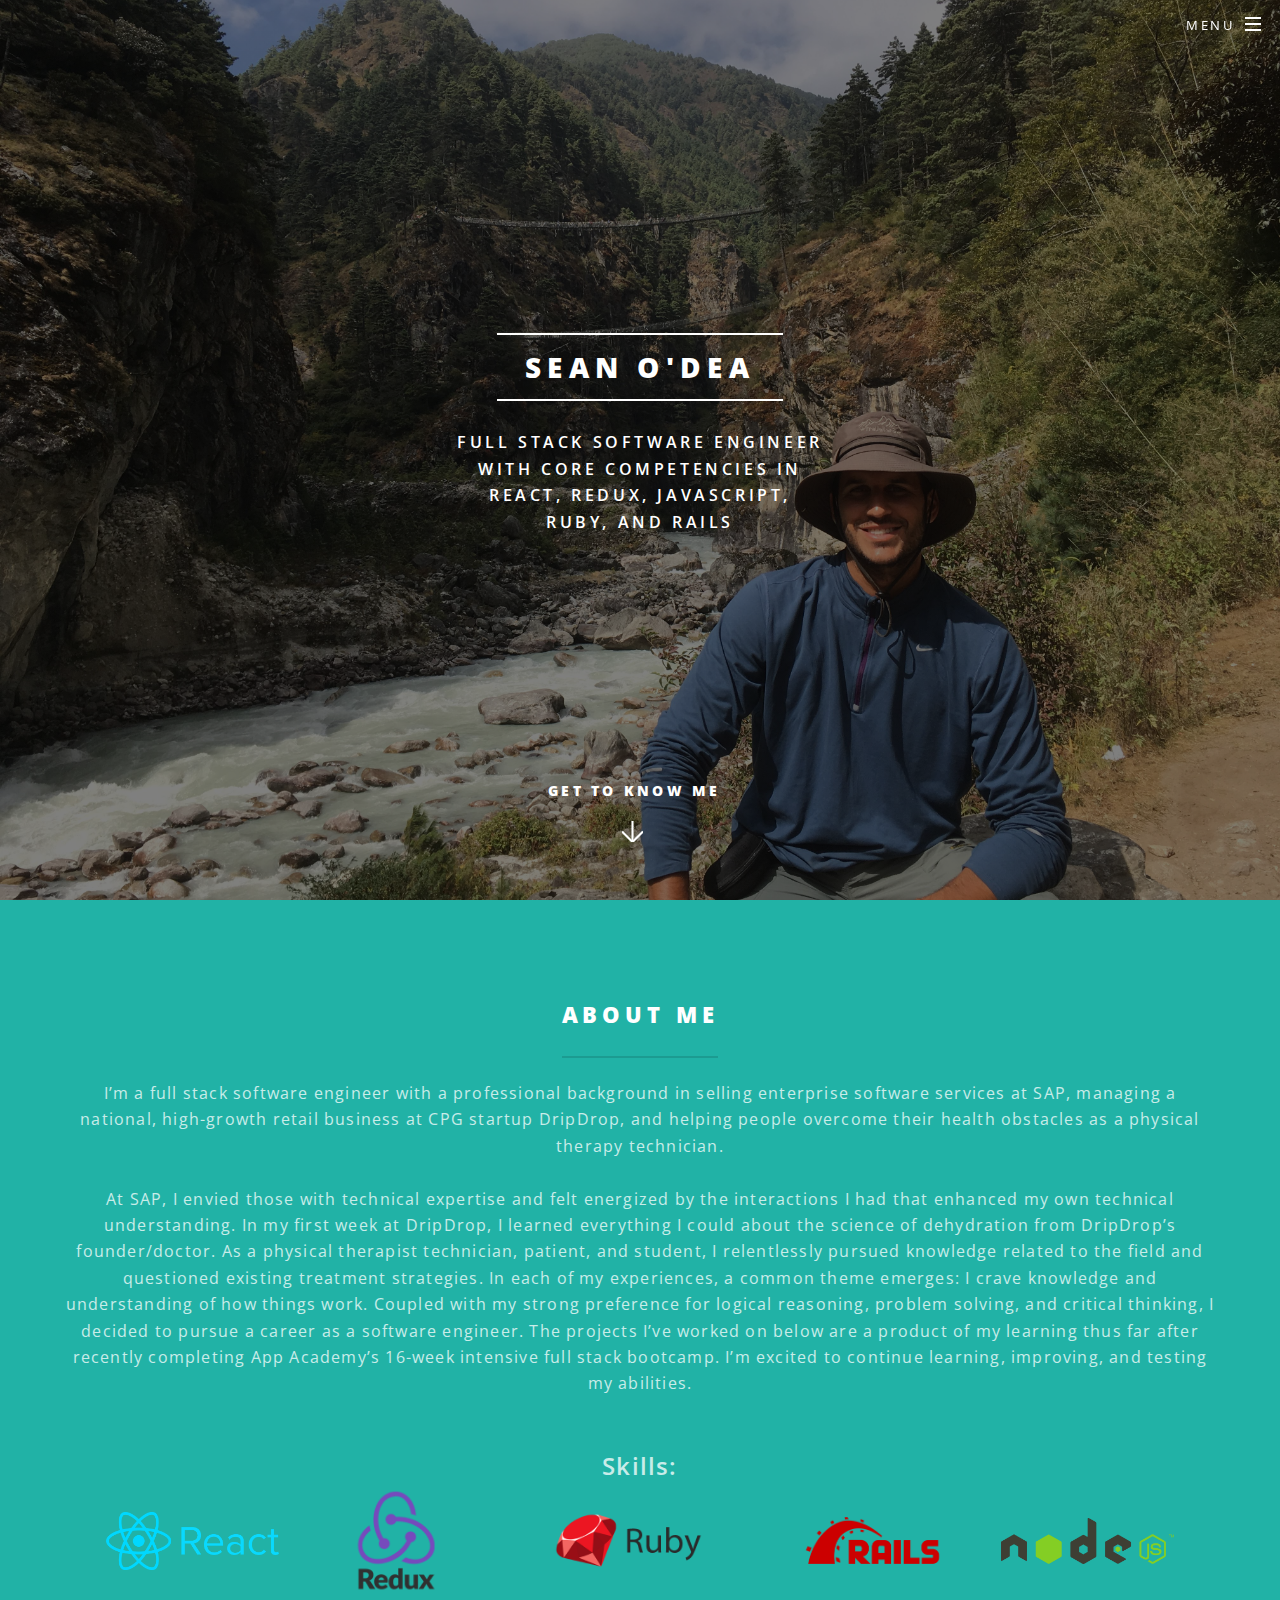
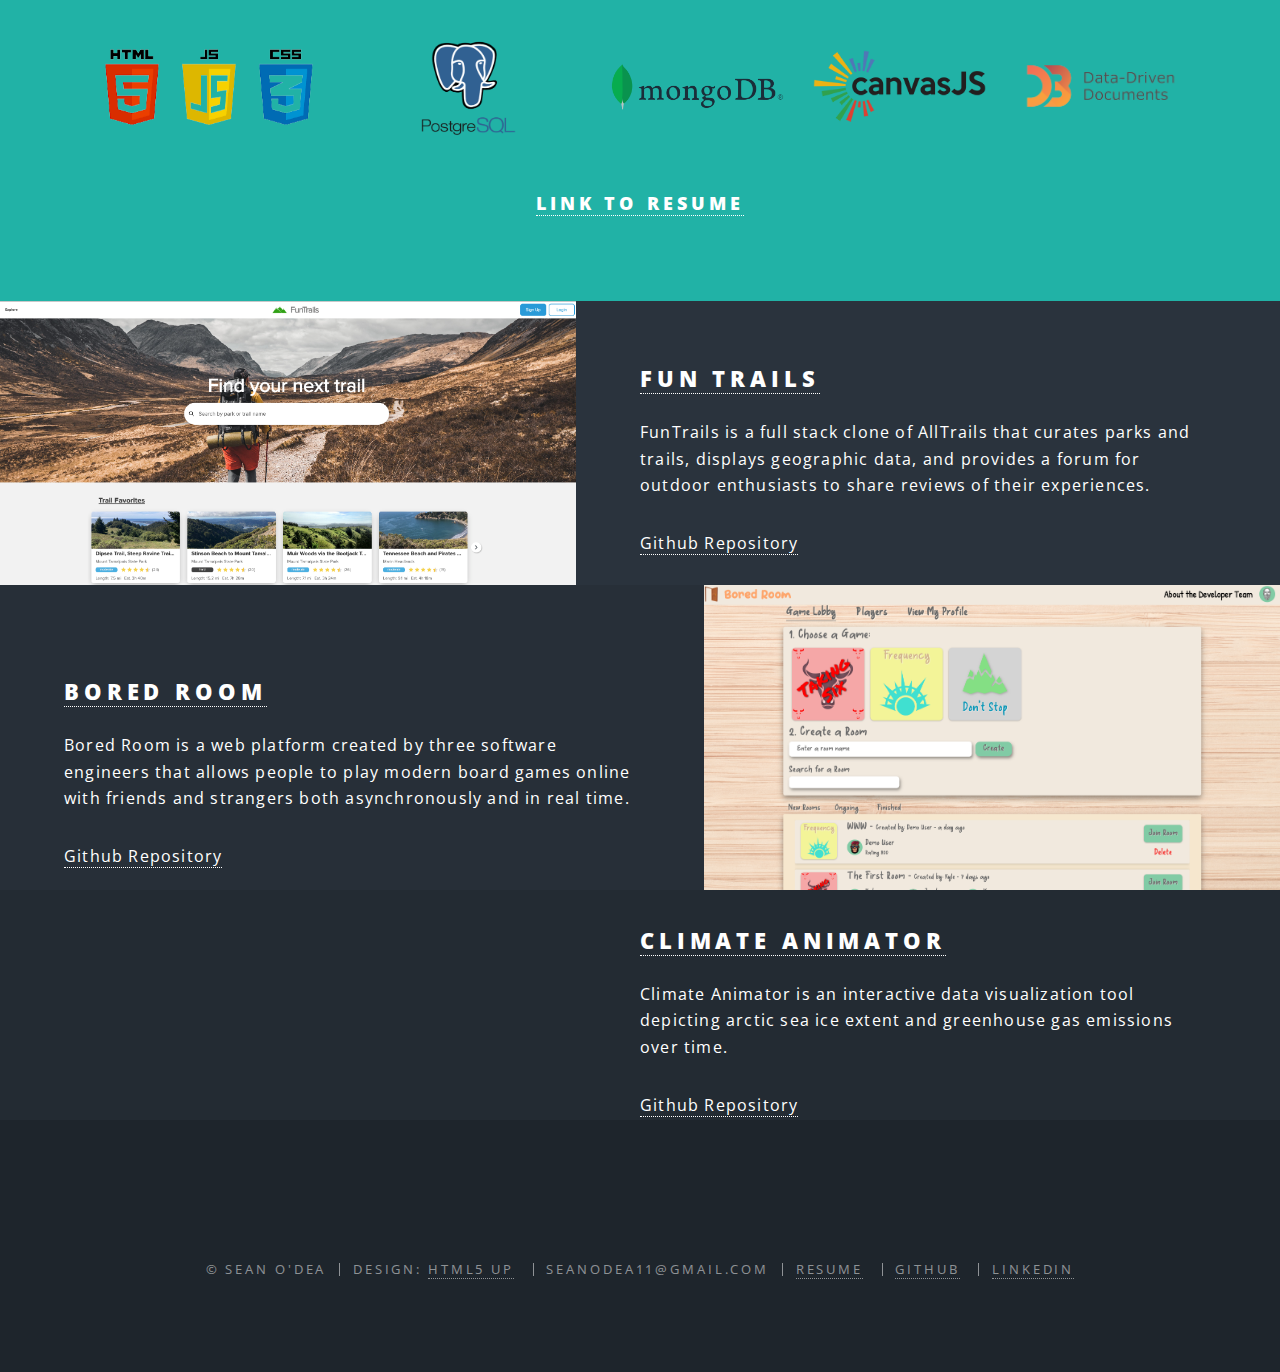
==== commit f836c28b: "trim about me" ====
--- a/index.html
+++ b/index.html
@@ -71,7 +71,7 @@
 								of how things work. Coupled with my strong preference for logical reasoning, problem solving, and critical thinking, I
 								decided to pursue a career as a software engineer. The projects
 								I’ve worked on below are a product of my learning thus far after recently completing App Academy’s 16-week intensive full stack bootcamp. I’m excited to continue learning, improving, and testing my
-								abilities.<br /> <br />On a more personal level, I love a good adventure, a nice cold swim in the ocean (San Francisco Bay especially, where I grew up), and a trip somewhere new. The photo of me above is from my trek to Everest Base Camp in Nepal...before I started to look like a zombie. Unfortunately, I never actually made it there, but that's a story for another day.</p>
+								abilities.<br />
 							</header>
 							<!-- <ul class="icons major"> -->
 								<!-- <li><span class="icon fa-gem major style1"><span class="label">Insert Github</span></span></li>
